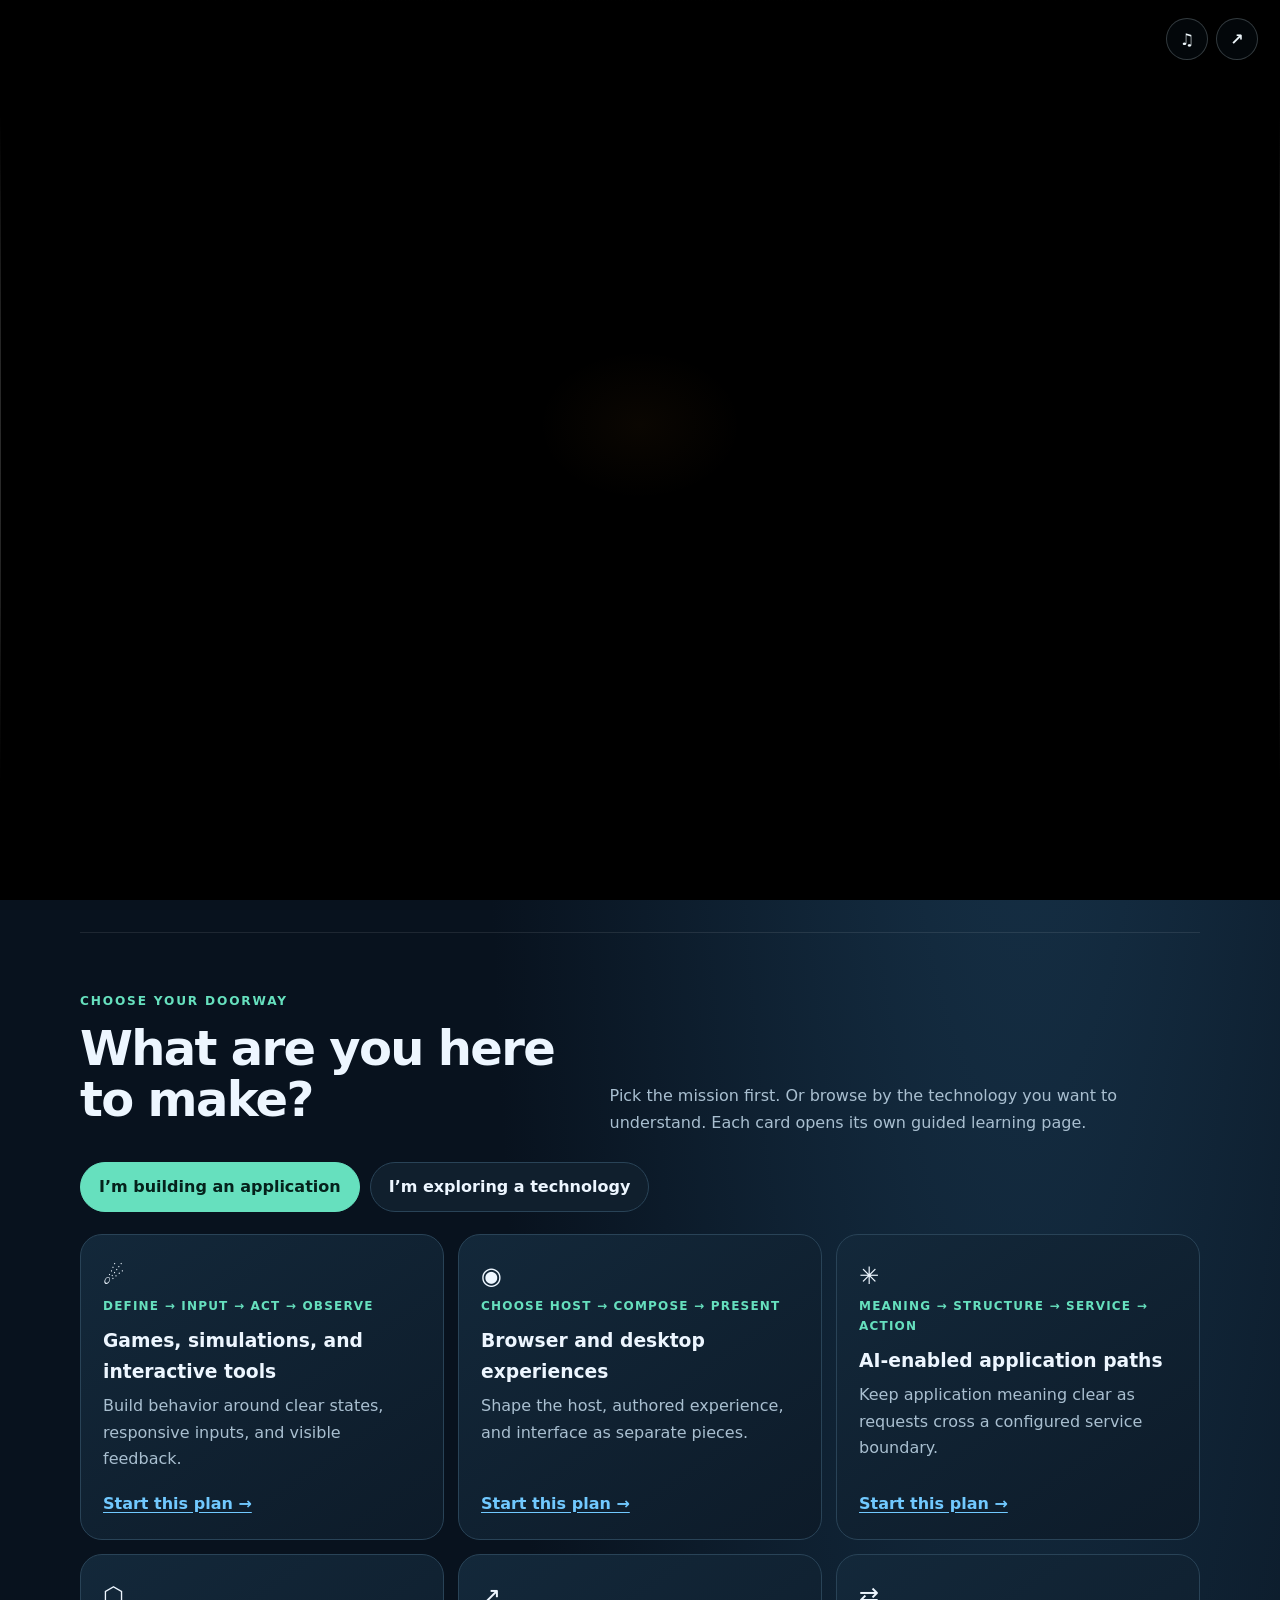
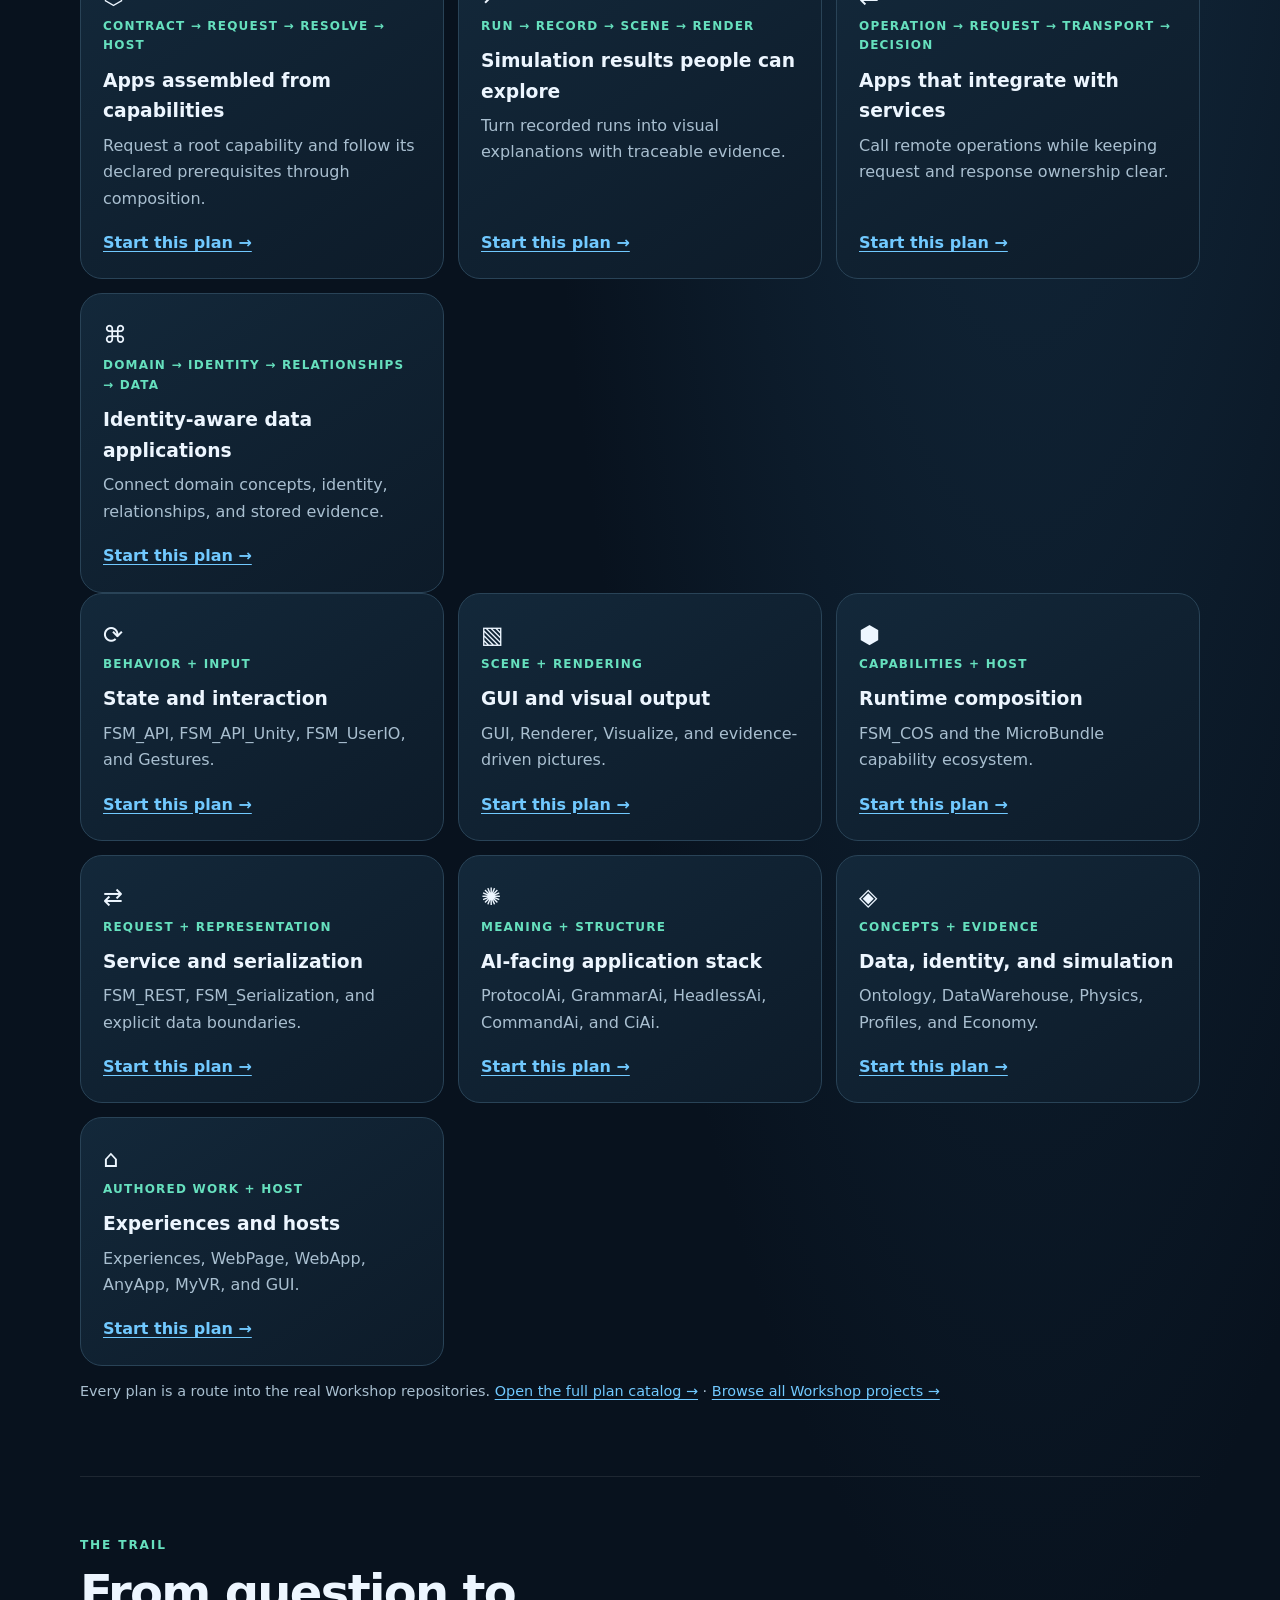
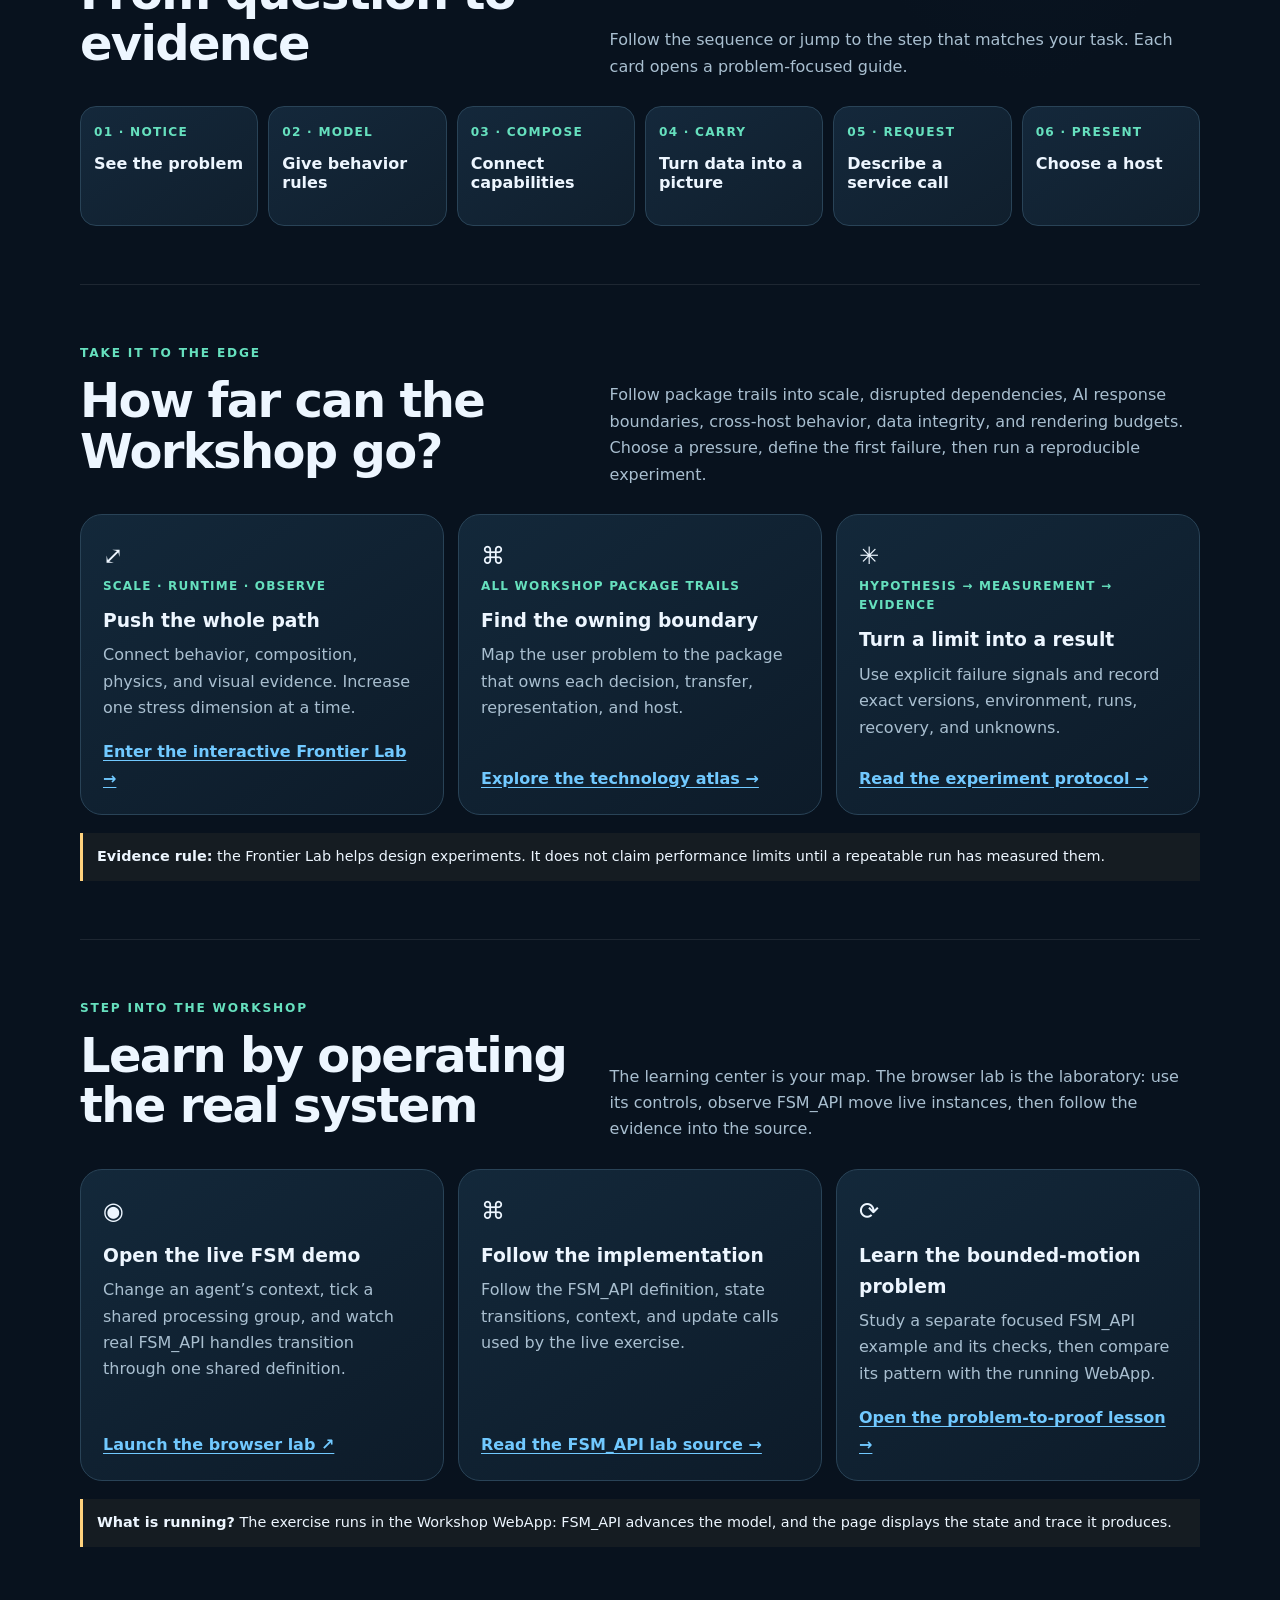
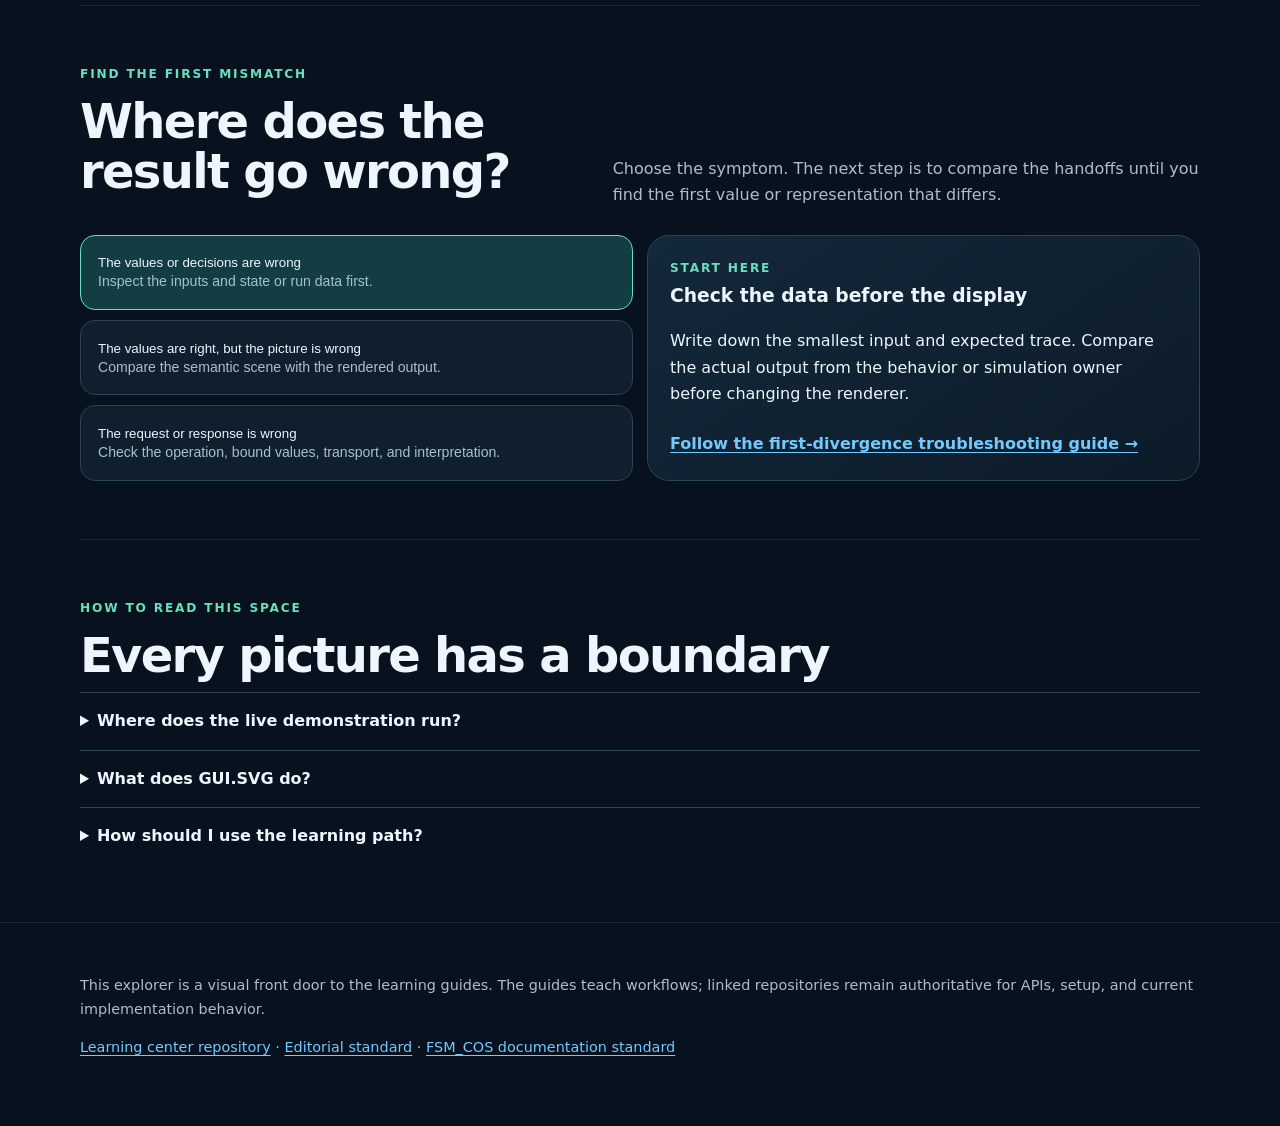
==== index.html @ e5e60a04 "Spatialize the acoustic cue from Physics path geometry" ====
<!doctype html>
<html lang="en"><head><meta charset="utf-8"><meta name="viewport" content="width=device-width,initial-scale=1"><meta name="theme-color" content="#08121e"><meta name="description" content="Learn the Workshop by exploring real demonstrations and problem-solving lessons."><title>Explore The Singularity Workshop</title>
<style>
:root{color-scheme:dark;--ink:#edf6ff;--muted:#a9bfd0;--bg:#08121e;--panel:#101f2d;--panel2:#14283b;--line:#294357;--mint:#66e0be;--cyan:#71c9ff;--gold:#ffd27d;--max:1120px}*{box-sizing:border-box}html{scroll-behavior:smooth}body{margin:0;background:radial-gradient(ellipse at 80% 5%,#17334a 0,transparent 34rem),var(--bg);color:var(--ink);font:16px/1.65 system-ui,-apple-system,"Segoe UI",sans-serif}a{color:var(--cyan);text-underline-offset:3px}a:hover{color:#c2e8ff}:focus-visible{outline:3px solid var(--gold);outline-offset:4px}.wrap{width:min(calc(100% - 40px),var(--max));margin:auto}.top{display:flex;align-items:center;justify-content:space-between;gap:1rem;padding:18px 0;border-bottom:1px solid #ffffff18}.brand img{width:min(220px,36vw)}.nav{display:flex;gap:18px;flex-wrap:wrap;font-size:.9rem}.nav a{color:var(--muted);text-decoration:none}.hero{display:grid;grid-template-columns:1.05fr .95fr;gap:40px;align-items:center;padding:64px 0 72px}.eyebrow{text-transform:uppercase;letter-spacing:.15em;color:var(--mint);font-size:.76rem;font-weight:800}.hero h1{font-size:clamp(2.8rem,7vw,5.6rem);line-height:.99;letter-spacing:-.055em;margin:.4em 0}.hero p{color:var(--muted);font-size:1.1rem}.visual{border:1px solid var(--line);border-radius:28px;overflow:hidden;background:#f5f8fb;box-shadow:0 24px 80px #0007}.visual img{display:block;width:100%}.caption{background:var(--panel);color:var(--muted);padding:12px 16px;font-size:.84rem}.actions{display:flex;gap:12px;flex-wrap:wrap;margin-top:26px}.button{display:inline-block;padding:11px 17px;border-radius:999px;background:var(--mint);color:#05221c;font-weight:800;text-decoration:none}.button.alt{background:transparent;color:var(--ink);border:1px solid var(--line)}.section{padding:58px 0;border-top:1px solid #ffffff17}.head{display:flex;align-items:end;justify-content:space-between;gap:24px;margin-bottom:26px}.section h2{font-size:clamp(1.8rem,4vw,3rem);letter-spacing:-.035em;line-height:1.05;margin:.25em 0}.head p{max-width:58ch;color:var(--muted);margin:0}.steps{display:grid;grid-template-columns:repeat(6,1fr);gap:10px}.step{display:block;min-height:120px;padding:15px 13px;border:1px solid var(--line);border-radius:16px;background:linear-gradient(145deg,var(--panel2),var(--panel));color:var(--ink);text-decoration:none;transition:transform .2s,border-color .2s}.step:hover{transform:translateY(-4px);border-color:var(--mint)}.step b{display:block;color:var(--mint);font-size:.76rem;letter-spacing:.1em}.step span{display:block;margin-top:12px;font-weight:700;line-height:1.2}.lab{display:grid;grid-template-columns:.85fr 1.15fr;gap:20px}.diag-layout{display:grid;grid-template-columns:1fr 1fr;gap:14px}.diag-choices{display:grid;gap:10px}.diag-choice{text-align:left;padding:15px 17px;border:1px solid var(--line);border-radius:15px;background:var(--panel);color:var(--ink);cursor:pointer}.diag-choice:hover,.diag-choice[aria-pressed=true]{border-color:var(--mint);background:#123e43}.diag-choice span{display:block;color:var(--muted);font-size:.88rem;margin-top:3px}.diagnosis-link{display:inline-block;margin-top:8px;font-weight:800}.card,.path{background:linear-gradient(145deg,#13283a,#0d1b29);border:1px solid var(--line);border-radius:22px;padding:22px}.card h3{margin:.2em 0 .5em}.note{padding:12px 14px;border-left:3px solid var(--gold);background:#ffd27d0d;font-size:.9rem}.control{margin:18px 0}.control label{display:flex;justify-content:space-between;font-weight:700}.control output{color:var(--mint)}input{width:100%;accent-color:var(--mint)}.resulttop{display:flex;justify-content:space-between;align-items:center;gap:12px}.resulttop button{border:1px solid var(--line);border-radius:999px;padding:8px 13px;background:var(--panel2);color:var(--ink);cursor:pointer}.chart{margin-top:14px;padding:10px;background:#091522;border:1px solid var(--line);border-radius:15px}.chart svg{width:100%;height:auto;display:block}.controls{display:flex;gap:7px;flex-wrap:wrap;justify-content:flex-end}.controls button{border:1px solid var(--line);border-radius:999px;padding:7px 11px;background:var(--panel2);color:var(--ink);cursor:pointer}.controls button:disabled{opacity:.45;cursor:default}.trace{display:flex;gap:7px;flex-wrap:wrap;margin-top:13px}.trace button{padding:5px 9px;border-radius:999px;background:#183044;border:1px solid #35536a;color:var(--ink);font-variant-numeric:tabular-nums;cursor:pointer}.trace button:first-child,.trace button:last-child{border-color:var(--mint)}.trace button[aria-pressed=true]{background:var(--mint);border-color:var(--mint);color:#05221c;font-weight:800}.status{color:var(--muted);font-size:.9rem}.cards{display:grid;grid-template-columns:repeat(3,1fr);gap:14px}.plan-switches{display:flex;gap:10px;flex-wrap:wrap;margin:22px 0}.plan-switch{border:1px solid var(--line);border-radius:999px;background:var(--panel);color:var(--ink);padding:11px 18px;font:inherit;font-weight:750;cursor:pointer}.plan-switch[aria-pressed=true]{background:var(--mint);border-color:var(--mint);color:#05221c}.plan-kicker{display:block;color:var(--mint);font-size:.75rem;letter-spacing:.1em;text-transform:uppercase;font-weight:800}.path .route{display:block;color:var(--muted);font-size:.9rem;margin-top:10px}.path{display:flex;flex-direction:column;min-height:215px}.path .icon{font-size:1.5rem}.path h3{margin:.5em 0 .3em}.path p{color:var(--muted);margin:0 0 18px}.path a{margin-top:auto;font-weight:700}details{border-top:1px solid var(--line);padding:15px 0}summary{cursor:pointer;font-weight:700}details p{color:var(--muted);max-width:78ch}.footer{padding:36px 0 52px;border-top:1px solid #ffffff17;color:var(--muted);font-size:.9rem}
@media(max-width:850px){.hero{grid-template-columns:1fr;padding-top:40px}.steps{grid-template-columns:repeat(3,1fr)}.lab,.diag-layout{grid-template-columns:1fr}.cards{grid-template-columns:repeat(2,1fr)}}@media(max-width:560px){.wrap{width:min(calc(100% - 28px),var(--max))}.top{align-items:flex-start;flex-direction:column}.nav{gap:12px}.hero{gap:24px}.section{padding:44px 0}.head{display:block}.steps{grid-template-columns:repeat(2,1fr)}.cards{grid-template-columns:1fr}.card{padding:18px}}@media(prefers-reduced-motion:reduce){html{scroll-behavior:auto}*,*:before,*:after{transition:none!important;animation:none!important}}

/* Immersive arrival: a short, skippable passage into the learning center. */
html.arrival-locked,html.arrival-locked body{overflow:hidden}
#arrival{position:fixed;inset:0;z-index:1000;overflow:auto;background:#000;color:#f3f7fa;display:grid;place-items:stretch;isolation:isolate}
#arrival[hidden]{display:none}
.arrival-world{position:fixed;inset:0;overflow:hidden;background:#000;transition:background 2.4s ease}
.arrival-world:before{content:"";position:absolute;inset:-20%;background:radial-gradient(ellipse at 50% 48%,#ed8d2520 0,transparent 8%,transparent 38%,#000 69%);opacity:.35;transition:opacity 2s,transform 3s}
.arrival-world:after{content:"";position:absolute;inset:0;background:linear-gradient(180deg,#000 0%,transparent 22%,transparent 67%,#000 100%),radial-gradient(ellipse at center,transparent 8%,#000 88%);pointer-events:none}
.arrival-art{position:absolute;width:100%;height:100%;inset:0;transform:scale(1);transition:transform 2.3s cubic-bezier(.2,.7,.1,1),filter 2.2s}
.arrival-art svg,.arrival-art img{width:100%;height:100%;display:block;object-fit:cover}
.arrival-lines{opacity:0;transition:opacity 1.4s}
.arrival-flame{transform-box:fill-box;transform-origin:50% 100%;animation:flame 1.7s ease-in-out infinite alternate;filter:url(#torch-glow)}
.arrival-light{opacity:.24;transition:opacity 1.4s}
.cavern-shape{opacity:0;transition:opacity 2s ease}
.arrival[data-stage=walk] .arrival-world:before{opacity:.9;transform:scale(1.25)}
.arrival[data-stage=walk] .arrival-lines{opacity:.38}
.arrival[data-stage=walk] .arrival-art{transform:scale(1.18) translateY(3%)}
.arrival[data-stage=turn] .arrival-world:before{opacity:.8;transform:translateX(-13%) scale(1.4)}
.arrival[data-stage=turn] .arrival-lines{opacity:.82}
.arrival[data-stage=turn] .arrival-art{transform:scale(1.42) translate(-9%,4%) rotate(-1deg)}
.arrival[data-stage=cavern]{background:#05080d}
.arrival[data-stage=cavern] .arrival-world{background:radial-gradient(ellipse at 68% 52%,#31505c 0,#15252d 20%,#0a1118 49%,#030609 82%)}
.arrival[data-stage=cavern] .arrival-world:before{opacity:.28;transform:scale(1.8);background:radial-gradient(ellipse at 70% 44%,#ffc5664d 0,transparent 44%)}
.arrival[data-stage=cavern] .arrival-art{transform:scale(1.08);filter:brightness(1.1)}
.arrival[data-stage=cavern] .cavern-shape{opacity:1}
.arrival[data-stage=cavern] .arrival-light{opacity:.95}
.arrival[data-stage=cavern] .arrival-lines{opacity:.18}
@keyframes flame{from{transform:scaleX(.88) scaleY(.95) rotate(-2deg)}to{transform:scaleX(1.05) scaleY(1.07) rotate(2deg)}}
.arrival-top{position:fixed;z-index:3;top:18px;left:22px;right:22px;display:flex;justify-content:flex-end;align-items:center;gap:12px;pointer-events:none}
.arrival-mark{display:none}
.arrival-controls{display:flex;gap:8px;pointer-events:auto}
.arrival-ctl{width:42px;height:42px;border:1px solid #b9c9d044;border-radius:50%;background:#05090dc9;color:#edf6fa;padding:0;font:700 1rem system-ui;cursor:pointer;backdrop-filter:blur(8px)}
.arrival-ctl:hover,.arrival-ctl:focus-visible{border-color:#ffd27d;color:#ffe3ac}
.arrival-content{position:relative;z-index:2;display:flex;min-height:100svh;align-items:flex-end;justify-content:center;padding:90px 24px 5vh;text-align:center;pointer-events:none}
.arrival-panel{width:min(940px,100%);padding:24px 26px 18px;border:1px solid #c3d7e024;border-radius:26px;background:linear-gradient(180deg,#061019a8,#05090de8);box-shadow:0 26px 90px #0009;backdrop-filter:blur(13px);pointer-events:auto;transition:opacity .6s,transform .6s}
.arrival-panel[hidden]{display:none}
.arrival-kicker{color:#ffd27d;font-size:.68rem;letter-spacing:.22em;font-weight:850;text-transform:uppercase}
.arrival-panel h1{font-size:clamp(1.8rem,5vw,3.8rem);line-height:.98;letter-spacing:-.05em;margin:.35em 0 .28em}
.arrival-panel>p{max-width:68ch;margin:0 auto 16px;color:#b8c8d0;font-size:.95rem}
.arrival-actions{display:flex;gap:10px;justify-content:center;align-items:center;flex-wrap:wrap}
.arrival-primary{display:inline-block;border:0;border-radius:999px;background:#ffd27d;color:#1c1305;padding:12px 19px;font:850 .92rem system-ui;cursor:pointer;text-decoration:none;box-shadow:0 0 30px #ffca6a2e}
.arrival-primary:hover{background:#ffe5ae;color:#120d05}
.arrival-secondary{border:1px solid #acc0ce55;border-radius:999px;background:#08111ac9;color:#e8f0f5;padding:11px 17px;font:750 .86rem system-ui;cursor:pointer;text-decoration:none}
.arrival-secondary:hover{border-color:#66e0be;color:#b4ffe9}
.arrival-hint{margin-top:12px!important;font-size:.72rem!important;color:#81949f!important}
.arrival-routes{display:grid;grid-template-columns:repeat(4,1fr);gap:9px;margin:18px 0}
.arrival-route{min-height:104px;border:1px solid #79909e44;border-radius:15px;padding:13px;text-align:left;background:#0d1922c9;color:#f1f6f9;text-decoration:none;transition:transform .2s,border-color .2s,background .2s}
.arrival-route:hover{transform:translateY(-3px);border-color:#66e0be;background:#102724}
.arrival-route b{display:block;color:#ffd27d;font-size:.69rem;letter-spacing:.1em;text-transform:uppercase}
.arrival-route strong{display:block;margin:7px 0 2px;font-size:.9rem}
.arrival-route span{display:block;color:#9fb0b9;font-size:.75rem;line-height:1.35}
.arrival-acoustics{display:grid;grid-template-columns:1fr auto;gap:14px;align-items:center;text-align:left;padding:12px 14px;border-top:1px solid #b6c9d21c}
.arrival-acoustics strong{display:block;font-size:.83rem;color:#c9e8eb}
.arrival-acoustics p{margin:3px 0 0;color:#8fa1ab;font-size:.74rem}
.arrival-readout{display:flex;gap:12px;flex-wrap:wrap;margin-top:8px;color:#b7c6ce;font: .7rem ui-monospace,Consolas,monospace}
.arrival-readout span{border:1px solid #8dabb627;border-radius:8px;padding:4px 7px}
.arrival-geometry{margin:10px 0 0;max-width:510px}
.arrival-geometry img{display:block;width:100%;max-height:190px;object-fit:contain;border:1px solid #8dabb633;border-radius:12px;background:#050a10}
.arrival-geometry figcaption{font-size:.65rem;color:#778d98;margin-top:4px}
.arrival-smallprint{font-size:.68rem!important;color:#758892!important}
.arrival-audio{min-width:125px}
.arrival-physics{color:#71c9ff}
#replay-arrival{position:fixed;z-index:50;right:18px;bottom:18px;display:none;border:1px solid #8297a744;border-radius:999px;background:#06101add;color:#eaf4f8;padding:9px 13px;font:700 .78rem system-ui;cursor:pointer}
#replay-arrival:hover{border-color:#ffd27d}
body.arrival-done #replay-arrival{display:block}
@media(max-width:760px){.arrival-routes{grid-template-columns:repeat(2,1fr)}.arrival-panel{padding:19px 15px 14px}.arrival-content{padding:78px 12px 12px}.arrival-acoustics{grid-template-columns:1fr}.arrival-audio{justify-self:start}}
@media(max-width:460px){.arrival-top{left:11px;right:11px;top:11px}.arrival-mark{max-width:44%;font-size:.56rem}.arrival-ctl{padding:7px 10px;font-size:.7rem}.arrival-routes{gap:7px}.arrival-route{min-height:92px;padding:10px}.arrival-route strong{font-size:.82rem}.arrival-route span{font-size:.68rem}}
@media(prefers-reduced-motion:reduce){.arrival-world,.arrival-world:before,.arrival-art,.arrival-lines,.cavern-shape,.arrival-light{transition-duration:.01ms!important}.arrival-flame{animation:none!important}}
</style></head><body>
<div id="arrival" class="arrival" data-stage="dark" role="dialog" aria-modal="true" aria-label="The Singularity Workshop arrival" tabindex="-1">
  <div class="arrival-world" aria-hidden="true">
    <div class="arrival-art">
      <img src="./data/arrival-scene.svg" alt="" fetchpriority="high">
    </div>
  </div>
  <div class="arrival-top"><div class="arrival-controls"><button class="arrival-ctl" id="arrival-sound" type="button" aria-label="Turn sound on" aria-pressed="false" title="Sound">♫</button><button class="arrival-ctl" id="arrival-skip" type="button" aria-label="Skip arrival" title="Skip arrival">↗</button></div></div>
  <div class="arrival-content">
    <section class="arrival-panel" id="arrival-intro" hidden aria-hidden="true"></section>
    <section class="arrival-panel" id="arrival-cavern" hidden>
      <div class="arrival-kicker">The passage ends. The world begins.</div>
      <h1 id="cavern-title" tabindex="-1">A cavern full of possibility.</h1>
      <p>Choose a doorway when something catches your eye. The tour is over; your exploration is yours.</p>
      <div class="arrival-routes">
        <a class="arrival-route" href="#choose"><b>01 · Make</b><strong>Start from a problem</strong><span>Choose an application and follow its package trail.</span></a>
        <a class="arrival-route" href="#lab"><b>02 · Touch</b><strong>Operate a real system</strong><span>Change behavior and watch FSM_API respond.</span></a>
        <a class="arrival-route" href="frontier.html"><b>03 · Push</b><strong>Test the boundaries</strong><span>Pick a stress challenge and define the first failure.</span></a>
        <a class="arrival-route" href="https://github.com/TrentBest/TheSingularityWorkshop.Learning/blob/main/docs/TECHNOLOGY_ATLAS.md"><b>04 · Explore</b><strong>Meet the technology</strong><span>Follow the Workshop package landscape by purpose.</span></a>
      </div>
      <div class="arrival-acoustics">
        <div><strong>✦ Acoustic side vault <span class="arrival-physics">/ real Physics path data</span></strong><p>Physics recalculates the direct and first-reflection paths. The listener hears the computed delay, attenuation, and left/right arrival position as a short path cue.</p><div class="arrival-readout"><span id="arrival-direct-readout">Loading Physics result…</span><span id="arrival-reflection-readout">Loading reflection path…</span></div><p class="arrival-smallprint">Physics supplies path metadata; the browser plays a simple cue from it. Single wall · first-order path · no phase or reverberation.</p><p id="physics-run-status" class="arrival-smallprint" aria-live="polite">Recalculating the acoustic run from Physics source…</p><figure class="arrival-geometry"><img src="./data/first-order-room-reflection.svg" alt="Physics-generated plan diagram showing the direct sound path and one wall-reflected path between source and listener"><figcaption>Path geometry generated from the same controlled experiment.</figcaption></figure></div>
        <div class="arrival-actions arrival-audio"><button class="arrival-secondary" id="arrival-pulse" type="button" disabled>Hear the path pulse</button><a class="arrival-secondary" href="https://github.com/TrentBest/TheSingularityWorkshop.Physics/blob/development/docs/experiments/first-order-room-reflection.md">Inspect Physics run ↗</a></div>
      </div>
      <p class="arrival-hint">The fire’s ambience is a browser-made creative cue. The acoustic readout is Physics model output. Those are different things, shown side by side.</p>
      <div class="arrival-actions"><button class="arrival-secondary" id="arrival-continue" type="button">Continue into the learning center ↓</button><button class="arrival-secondary" id="arrival-replay" type="button">Walk the passage again ↺</button></div>
    </section>
  </div>
</div>
<button id="replay-arrival" type="button" aria-label="Replay the torchlight arrival">↺ Walk in again</button>

<header class="wrap top"><a class="brand" href="#top" aria-label="The Singularity Workshop learning center"><img src="https://raw.githubusercontent.com/TrentBest/TheSingularityWorkshop.Visualize/development/docs/assets/moniker.svg" alt="The Singularity Workshop"></a><nav class="nav" aria-label="Main navigation"><a href="#journey">Journey</a><a href="#lab">Live Workshop demo</a><a href="frontier.html">Frontier Lab</a><a href="#diagnose">Troubleshoot</a><a href="#choose">Choose a path</a><a href="https://github.com/TrentBest/TheSingularityWorkshop.Learning">Markdown guides</a></nav></header>
<main id="top" class="wrap">
<section class="hero"><div><div class="eyebrow">A learning center you can explore</div><h1>Start with a problem. Follow what changes.</h1><p>Pick a challenge, make a prediction, and watch the pieces connect. Each stop points to the Workshop project that owns the deeper explanation and source.</p><div class="actions"><a class="button" href="#choose">Choose your learning plan ↓</a><a class="button alt" href="https://trentbest.github.io/TheSingularityWorkshop.Learning/demo/">Enter the live Workshop demo ↗</a><a class="button alt" href="frontier.html">Push the boundaries ↗</a></div></div>
<div class="visual"><a href="https://github.com/TrentBest/TheSingularityWorkshop.GUI/blob/development/samples/FoxSheepdogPlane/Program.cs"><img src="https://raw.githubusercontent.com/TrentBest/TheSingularityWorkshop.GUI/development/docs/assets/fox-sheepdog-10x10.svg" alt="Animated fox-and-sheepdog scene on a 10 by 10 grid"></a><div class="caption">GUI.SVG turns a semantic scene into scalable vector art. Open the live FSM_API exercise below to drive behavior and inspect its trace. <a href="https://github.com/TrentBest/TheSingularityWorkshop.GUI/blob/development/docs/SVG_ADAPTER.md">How the renderer works</a>.</div></div></section>
<section id="choose" class="section"><div class="head"><div><div class="eyebrow">Choose your doorway</div><h2>What are you here to make?</h2></div><p>Pick the mission first. Or browse by the technology you want to understand. Each card opens its own guided learning page.</p></div>
<div class="plan-switches" role="group" aria-label="Choose a learning plan category"><button id="tab-applications" class="plan-switch" type="button" aria-pressed="true" aria-controls="applications-panel" data-plan="applications">I’m building an application</button><button id="tab-technologies" class="plan-switch" type="button" aria-pressed="false" aria-controls="technologies-panel" data-plan="technologies">I’m exploring a technology</button></div>
<div id="applications-panel" class="cards" role="region" aria-labelledby="tab-applications"><article class="path"><span class="icon" aria-hidden="true">☄</span><span class="plan-kicker">Define → input → act → observe</span><h3>Games, simulations, and interactive tools</h3><p>Build behavior around clear states, responsive inputs, and visible feedback.</p><a href="https://github.com/TrentBest/TheSingularityWorkshop.Learning/blob/main/docs/plans/applications/INTERACTIVE_SYSTEMS.md">Start this plan →</a></article><article class="path"><span class="icon" aria-hidden="true">◉</span><span class="plan-kicker">Choose host → compose → present</span><h3>Browser and desktop experiences</h3><p>Shape the host, authored experience, and interface as separate pieces.</p><a href="https://github.com/TrentBest/TheSingularityWorkshop.Learning/blob/main/docs/plans/applications/BROWSER_AND_DESKTOP.md">Start this plan →</a></article><article class="path"><span class="icon" aria-hidden="true">✳</span><span class="plan-kicker">Meaning → structure → service → action</span><h3>AI-enabled application paths</h3><p>Keep application meaning clear as requests cross a configured service boundary.</p><a href="https://github.com/TrentBest/TheSingularityWorkshop.Learning/blob/main/docs/plans/applications/AI_ENABLED_APPLICATIONS.md">Start this plan →</a></article><article class="path"><span class="icon" aria-hidden="true">⬡</span><span class="plan-kicker">Contract → request → resolve → host</span><h3>Apps assembled from capabilities</h3><p>Request a root capability and follow its declared prerequisites through composition.</p><a href="https://github.com/TrentBest/TheSingularityWorkshop.Learning/blob/main/docs/plans/applications/COMPOSED_CAPABILITY_APP.md">Start this plan →</a></article><article class="path"><span class="icon" aria-hidden="true">↗</span><span class="plan-kicker">Run → record → scene → render</span><h3>Simulation results people can explore</h3><p>Turn recorded runs into visual explanations with traceable evidence.</p><a href="https://github.com/TrentBest/TheSingularityWorkshop.Learning/blob/main/docs/plans/applications/SIMULATION_TO_VISUAL.md">Start this plan →</a></article><article class="path"><span class="icon" aria-hidden="true">⇄</span><span class="plan-kicker">Operation → request → transport → decision</span><h3>Apps that integrate with services</h3><p>Call remote operations while keeping request and response ownership clear.</p><a href="https://github.com/TrentBest/TheSingularityWorkshop.Learning/blob/main/docs/plans/applications/SERVICE_INTEGRATIONS.md">Start this plan →</a></article><article class="path"><span class="icon" aria-hidden="true">⌘</span><span class="plan-kicker">Domain → identity → relationships → data</span><h3>Identity-aware data applications</h3><p>Connect domain concepts, identity, relationships, and stored evidence.</p><a href="https://github.com/TrentBest/TheSingularityWorkshop.Learning/blob/main/docs/plans/applications/IDENTITY_AND_DATA.md">Start this plan →</a></article></div>
<div id="technologies-panel" class="cards" role="region" aria-labelledby="tab-technologies" hidden><article class="path"><span class="icon" aria-hidden="true">⟳</span><span class="plan-kicker">Behavior + input</span><h3>State and interaction</h3><p>FSM_API, FSM_API_Unity, FSM_UserIO, and Gestures.</p><a href="https://github.com/TrentBest/TheSingularityWorkshop.Learning/blob/main/docs/plans/technologies/STATE_AND_INTERACTION.md">Start this plan →</a></article><article class="path"><span class="icon" aria-hidden="true">▧</span><span class="plan-kicker">Scene + rendering</span><h3>GUI and visual output</h3><p>GUI, Renderer, Visualize, and evidence-driven pictures.</p><a href="https://github.com/TrentBest/TheSingularityWorkshop.Learning/blob/main/docs/plans/technologies/VISUAL_SYSTEMS.md">Start this plan →</a></article><article class="path"><span class="icon" aria-hidden="true">⬢</span><span class="plan-kicker">Capabilities + host</span><h3>Runtime composition</h3><p>FSM_COS and the MicroBundle capability ecosystem.</p><a href="https://github.com/TrentBest/TheSingularityWorkshop.Learning/blob/main/docs/plans/technologies/RUNTIME_COMPOSITION.md">Start this plan →</a></article><article class="path"><span class="icon" aria-hidden="true">⇄</span><span class="plan-kicker">Request + representation</span><h3>Service and serialization</h3><p>FSM_REST, FSM_Serialization, and explicit data boundaries.</p><a href="https://github.com/TrentBest/TheSingularityWorkshop.Learning/blob/main/docs/plans/technologies/SERVICE_AND_SERIALIZATION.md">Start this plan →</a></article><article class="path"><span class="icon" aria-hidden="true">✺</span><span class="plan-kicker">Meaning + structure</span><h3>AI-facing application stack</h3><p>ProtocolAi, GrammarAi, HeadlessAi, CommandAi, and CiAi.</p><a href="https://github.com/TrentBest/TheSingularityWorkshop.Learning/blob/main/docs/plans/technologies/AI_APPLICATION_STACK.md">Start this plan →</a></article><article class="path"><span class="icon" aria-hidden="true">◈</span><span class="plan-kicker">Concepts + evidence</span><h3>Data, identity, and simulation</h3><p>Ontology, DataWarehouse, Physics, Profiles, and Economy.</p><a href="https://github.com/TrentBest/TheSingularityWorkshop.Learning/blob/main/docs/plans/technologies/DATA_IDENTITY_SIMULATION.md">Start this plan →</a></article><article class="path"><span class="icon" aria-hidden="true">⌂</span><span class="plan-kicker">Authored work + host</span><h3>Experiences and hosts</h3><p>Experiences, WebPage, WebApp, AnyApp, MyVR, and GUI.</p><a href="https://github.com/TrentBest/TheSingularityWorkshop.Learning/blob/main/docs/plans/technologies/EXPERIENCES_AND_HOSTS.md">Start this plan →</a></article></div>
<p class="status">Every plan is a route into the real Workshop repositories. <a href="https://github.com/TrentBest/TheSingularityWorkshop.Learning/blob/main/docs/plans/INDEX.md">Open the full plan catalog →</a> · <a href="https://github.com/TrentBest?tab=repositories">Browse all Workshop projects →</a></p></section>

<section id="journey" class="section"><div class="head"><div><div class="eyebrow">The trail</div><h2>From question to evidence</h2></div><p>Follow the sequence or jump to the step that matches your task. Each card opens a problem-focused guide.</p></div>
<nav class="steps" aria-label="Learning progression"><a class="step" href="https://github.com/TrentBest/TheSingularityWorkshop.Learning/blob/main/docs/START_HERE.md"><b>01 · NOTICE</b><span>See the problem</span></a><a class="step" href="https://github.com/TrentBest/TheSingularityWorkshop.Learning/blob/main/docs/PROBLEM_TO_PROOF.md"><b>02 · MODEL</b><span>Give behavior rules</span></a><a class="step" href="https://github.com/TrentBest/TheSingularityWorkshop.Learning/blob/main/docs/LEARNING_JOURNEY.md"><b>03 · COMPOSE</b><span>Connect capabilities</span></a><a class="step" href="https://github.com/TrentBest/TheSingularityWorkshop.Learning/blob/main/docs/TRACE_TO_TRAJECTORY.md"><b>04 · CARRY</b><span>Turn data into a picture</span></a><a class="step" href="https://github.com/TrentBest/TheSingularityWorkshop.Learning/blob/main/docs/REST_CAPABILITY.md"><b>05 · REQUEST</b><span>Describe a service call</span></a><a class="step" href="https://github.com/TrentBest/TheSingularityWorkshop.Learning/blob/main/docs/FUNCTIONAL_MAP.md#author-and-present-experiences"><b>06 · PRESENT</b><span>Choose a host</span></a></nav></section>
<section id="frontier" class="section"><div class="head"><div><div class="eyebrow">Take it to the edge</div><h2>How far can the Workshop go?</h2></div><p>Follow package trails into scale, disrupted dependencies, AI response boundaries, cross-host behavior, data integrity, and rendering budgets. Choose a pressure, define the first failure, then run a reproducible experiment.</p></div><div class="cards"><article class="path"><span class="icon" aria-hidden="true">⤢</span><span class="plan-kicker">Scale · runtime · observe</span><h3>Push the whole path</h3><p>Connect behavior, composition, physics, and visual evidence. Increase one stress dimension at a time.</p><a href="frontier.html">Enter the interactive Frontier Lab →</a></article><article class="path"><span class="icon" aria-hidden="true">⌘</span><span class="plan-kicker">All Workshop package trails</span><h3>Find the owning boundary</h3><p>Map the user problem to the package that owns each decision, transfer, representation, and host.</p><a href="https://github.com/TrentBest/TheSingularityWorkshop.Learning/blob/main/docs/TECHNOLOGY_ATLAS.md">Explore the technology atlas →</a></article><article class="path"><span class="icon" aria-hidden="true">✳</span><span class="plan-kicker">Hypothesis → measurement → evidence</span><h3>Turn a limit into a result</h3><p>Use explicit failure signals and record exact versions, environment, runs, recovery, and unknowns.</p><a href="https://github.com/TrentBest/TheSingularityWorkshop.Learning/blob/main/docs/FRONTIER_CHALLENGES.md">Read the experiment protocol →</a></article></div><div class="note" style="margin-top:18px"><strong>Evidence rule:</strong> the Frontier Lab helps design experiments. It does not claim performance limits until a repeatable run has measured them.</div></section><section id="lab" class="section"><div class="head"><div><div class="eyebrow">Step into the Workshop</div><h2>Learn by operating the real system</h2></div><p>The learning center is your map. The browser lab is the laboratory: use its controls, observe FSM_API move live instances, then follow the evidence into the source.</p></div>
<div class="cards">
<article class="path"><span class="icon" aria-hidden="true">◉</span><h3>Open the live FSM demo</h3><p>Change an agent’s context, tick a shared processing group, and watch real FSM_API handles transition through one shared definition.</p><a href="https://lemon-ground-09f542010.1.azurestaticapps.net/fsm-api">Launch the browser lab ↗</a></article>
<article class="path"><span class="icon" aria-hidden="true">⌘</span><h3>Follow the implementation</h3><p>Follow the FSM_API definition, state transitions, context, and update calls used by the live exercise.</p><a href="https://github.com/TrentBest/TheSingularityWorkshop.Learning/blob/main/apps/FsmApiShowcase/App.razor">Read the FSM_API lab source →</a></article>
<article class="path"><span class="icon" aria-hidden="true">⟳</span><h3>Learn the bounded-motion problem</h3><p>Study a separate focused FSM_API example and its checks, then compare its pattern with the running WebApp.</p><a href="https://github.com/TrentBest/TheSingularityWorkshop.Learning/blob/main/docs/PROBLEM_TO_PROOF.md">Open the problem-to-proof lesson →</a></article>
</div>
<div class="note" style="margin-top:18px"><strong>What is running?</strong> The exercise runs in the Workshop WebApp: FSM_API advances the model, and the page displays the state and trace it produces.</div></section>
<section id="diagnose" class="section"><div class="head"><div><div class="eyebrow">Find the first mismatch</div><h2>Where does the result go wrong?</h2></div><p>Choose the symptom. The next step is to compare the handoffs until you find the first value or representation that differs.</p></div><div class="diag-layout"><div class="diag-choices" role="group" aria-label="Choose a result symptom"><button class="diag-choice" type="button" data-diagnosis="behavior" aria-pressed="true">The values or decisions are wrong<span>Inspect the inputs and state or run data first.</span></button><button class="diag-choice" type="button" data-diagnosis="visual" aria-pressed="false">The values are right, but the picture is wrong<span>Compare the semantic scene with the rendered output.</span></button><button class="diag-choice" type="button" data-diagnosis="service" aria-pressed="false">The request or response is wrong<span>Check the operation, bound values, transport, and interpretation.</span></button></div><div class="card" id="diagnosis-panel" aria-live="polite"><div class="eyebrow">Start here</div><h3 id="diagnosis-title">Check the data before the display</h3><p id="diagnosis-copy">Write down the smallest input and expected trace. Compare the actual output from the behavior or simulation owner before changing the renderer.</p><a class="diagnosis-link" id="diagnosis-link" href="https://github.com/TrentBest/TheSingularityWorkshop.Learning/blob/main/docs/DEBUG_A_RESULT.md">Follow the first-divergence troubleshooting guide →</a></div></div></section>
<section class="section"><div class="eyebrow">How to read this space</div><h2>Every picture has a boundary</h2><details><summary>Where does the live demonstration run?</summary><p>The live FSM demonstration runs in your browser from this learning center. This Learning Center guides the exploration and points to the WebApp source; it does not recreate or simulate the host application.</p></details><details><summary>What does GUI.SVG do?</summary><p>GUI.SVG renders semantic GUI scenes as scalable SVG. In the live exercise, FSM_API drives state transitions; the interactive SVG map highlights each selected agent’s current state.</p></details><details><summary>How should I use the learning path?</summary><p>Start with a problem, operate the matching live Workshop experience where available, then use each focused guide to trace the behavior to its owning repository and source.</p></details></section>
</main><footer class="footer"><div class="wrap"><p>This explorer is a visual front door to the learning guides. The guides teach workflows; linked repositories remain authoritative for APIs, setup, and current implementation behavior.</p><p><a href="https://github.com/TrentBest/TheSingularityWorkshop.Learning">Learning center repository</a> · <a href="https://github.com/TrentBest/TheSingularityWorkshop.Learning/blob/main/docs/EDITORIAL_STANDARD.md">Editorial standard</a> · <a href="https://github.com/TrentBest/TheSingularityWorkshop.FSM_COS/blob/master/DOCUMENTATION_STANDARD.md">FSM_COS documentation standard</a></p></div></footer>
<script>
(function(){
"use strict";
var diagnosisInfo={
behavior:{title:"Check the data before the display",copy:"Write down the smallest input and expected trace. Compare the actual output from the behavior or simulation owner before changing the renderer.",href:"https://github.com/TrentBest/TheSingularityWorkshop.Learning/blob/main/docs/DEBUG_A_RESULT.md",label:"Follow the first-divergence troubleshooting guide →"},
visual:{title:"Trace the handoff into the renderer",copy:"Inspect the semantic scene before the renderer, then compare the generated output. Find the first handoff where the intended value or structure changes.",href:"https://github.com/TrentBest/TheSingularityWorkshop.Learning/blob/main/docs/TRACE_TO_TRAJECTORY.md",label:"Follow data into the visual output →"},
service:{title:"Compare request and response boundaries",copy:"Check the operation, bound values, transport result, and response interpretation in order. Capture the first mismatch before changing downstream behavior.",href:"https://github.com/TrentBest/TheSingularityWorkshop.Learning/blob/main/docs/REST_CAPABILITY.md",label:"Trace a REST capability →"}
};
var planTabs=document.querySelectorAll(".plan-switch"),planPanels={applications:document.querySelector("#applications-panel"),technologies:document.querySelector("#technologies-panel")};planTabs.forEach(function(tab){tab.addEventListener("click",function(){planTabs.forEach(function(item){var selected=item===tab;item.setAttribute("aria-pressed",selected?"true":"false");planPanels[item.dataset.plan].hidden=!selected})})});
document.querySelectorAll(".diag-choice").forEach(function(button){button.addEventListener("click",function(){document.querySelectorAll(".diag-choice").forEach(function(item){item.setAttribute("aria-pressed",item===button?"true":"false")});var item=diagnosisInfo[button.dataset.diagnosis];document.querySelector("#diagnosis-title").textContent=item.title;document.querySelector("#diagnosis-copy").textContent=item.copy;var link=document.querySelector("#diagnosis-link");link.href=item.href;link.textContent=item.label})});
})();
</script>
<script>
(function(){
"use strict";
var root=document.documentElement,arrival=document.querySelector("#arrival"),intro=document.querySelector("#arrival-intro"),cavern=document.querySelector("#arrival-cavern");
var soundButton=document.querySelector("#arrival-sound"),audioContext=null,ambienceNodes=[],soundOn=false,journeyTimers=[],physicsRun=null;
function setStage(stage){arrival.dataset.stage=stage;intro.hidden=true;cavern.hidden=stage!=="cavern";if(stage==="cavern")document.querySelector("#cavern-title").focus?.({preventScroll:true})}
function stopJourney(){journeyTimers.forEach(clearTimeout);journeyTimers=[]}
function openCavern(){stopJourney();setStage("cavern")}
function beginWalk(){stopJourney();setStage("walk");journeyTimers.push(setTimeout(function(){setStage("turn")},1300));journeyTimers.push(setTimeout(openCavern,2850))}
function closeArrival(){stopJourney();arrival.hidden=true;root.classList.remove("arrival-locked");document.body.classList.add("arrival-done");document.querySelectorAll("body > header, body > main, body > footer").forEach(function(node){node.inert=false});stopAmbience();window.scrollTo({top:0,behavior:matchMedia("(prefers-reduced-motion: reduce)").matches?"instant":"smooth"})}
function replay(){arrival.hidden=false;root.classList.add("arrival-locked");document.body.classList.remove("arrival-done");document.querySelectorAll("body > header, body > main, body > footer").forEach(function(node){node.inert=true});setStage("dark");arrival.focus({preventScroll:true});journeyTimers.push(setTimeout(beginWalk,800));window.scrollTo(0,0)}
function context(){if(!audioContext){var AC=window.AudioContext||window.webkitAudioContext;if(!AC)return null;audioContext=new AC()}if(audioContext.state==="suspended")audioContext.resume();return audioContext}
function makeNoiseBuffer(ctx,seconds){var n=Math.max(1,Math.floor(ctx.sampleRate*seconds)),buffer=ctx.createBuffer(1,n,ctx.sampleRate),data=buffer.getChannelData(0);for(var i=0;i<n;i++)data[i]=Math.random()*2-1;return buffer}
function startAmbience(){var ctx=context();if(!ctx)return;var wind=ctx.createBufferSource();wind.buffer=makeNoiseBuffer(ctx,2);wind.loop=true;var filter=ctx.createBiquadFilter();filter.type="lowpass";filter.frequency.value=240;var gain=ctx.createGain();gain.gain.value=.035;wind.connect(filter).connect(gain).connect(ctx.destination);wind.start();ambienceNodes.push(wind);var flame=ctx.createBufferSource();flame.buffer=makeNoiseBuffer(ctx,1);flame.loop=true;var high=ctx.createBiquadFilter();high.type="bandpass";high.frequency.value=1100;high.Q.value=.7;var crackle=ctx.createGain();crackle.gain.value=.018;flame.connect(high).connect(crackle).connect(ctx.destination);flame.start();ambienceNodes.push(flame);var drone=ctx.createOscillator(),droneGain=ctx.createGain();drone.type="sine";drone.frequency.value=54;droneGain.gain.value=.012;drone.connect(droneGain).connect(ctx.destination);drone.start();ambienceNodes.push(drone)}
function stopAmbience(){ambienceNodes.forEach(function(n){try{n.stop()}catch(e){}});ambienceNodes=[]}
function setSound(on){soundOn=on;soundButton.setAttribute("aria-pressed",on?"true":"false");soundButton.setAttribute("aria-label",on?"Turn sound off":"Turn sound on");soundButton.textContent=on?"♫":"♪";if(on)startAmbience();else stopAmbience()}
function playPhysicsPulse(){if(!physicsRun)return;var ctx=context();if(!ctx)return;var direct=physicsRun.directObservation,reflection=physicsRun.reflections&&physicsRun.reflections[0];if(!direct||!reflection)return;var directStart=ctx.currentTime+.04;var reflectedStart=directStart+(reflection.propagationDelaySeconds-direct.propagationDelaySeconds);var reflectionGain=Math.pow(10,(reflection.receivedLevelDbSpl-direct.receivedLevelDbSpl)/20);function panFor(point){var listener=physicsRun.listener.positionMeters,room=physicsRun.room;var width=room.maximumMeters.x-room.minimumMeters.x;return Math.max(-1,Math.min(1,(point.x-listener.x)/width))}function pulse(at,level,pan){var src=ctx.createBufferSource(),filter=ctx.createBiquadFilter(),gain=ctx.createGain(),stereo=ctx.createStereoPanner?ctx.createStereoPanner():null;src.buffer=makeNoiseBuffer(ctx,.012);filter.type="highpass";filter.frequency.value=700;gain.gain.setValueAtTime(level,at);gain.gain.exponentialRampToValueAtTime(.0001,at+.012);if(stereo){stereo.pan.setValueAtTime(pan,at);src.connect(filter).connect(stereo).connect(gain).connect(ctx.destination)}else{src.connect(filter).connect(gain).connect(ctx.destination)}src.start(at);src.stop(at+.013)}pulse(directStart,.28,panFor(physicsRun.source.positionMeters));pulse(reflectedStart,.28*reflectionGain,panFor(reflection.reflectionPointMeters))}
function loadPhysicsRun(){var status=document.querySelector("#physics-run-status"),pulseButton=document.querySelector("#arrival-pulse");fetch("./data/first-order-room-reflection.run.json",{cache:"no-store"}).then(function(response){if(!response.ok)throw new Error("Physics run record unavailable");return response.json()}).then(function(data){if(data.status!=="computed-from-physics-model"||!data.directObservation||!data.reflections||!data.reflections.length)throw new Error("Physics run record is incomplete");physicsRun=data;var direct=data.directObservation,reflection=data.reflections[0];document.querySelector("#arrival-direct-readout").textContent="DIRECT "+direct.distanceMeters.toFixed(4)+" m · "+(direct.propagationDelaySeconds*1000).toFixed(4)+" ms · "+direct.receivedLevelDbSpl.toFixed(4)+" dB SPL";document.querySelector("#arrival-reflection-readout").textContent="REFLECTION "+reflection.pathLengthMeters.toFixed(4)+" m · "+(reflection.propagationDelaySeconds*1000).toFixed(4)+" ms · "+reflection.receivedLevelDbSpl.toFixed(4)+" dB SPL";pulseButton.disabled=false;fetch("./data/physics-source-commit.txt",{cache:"no-store"}).then(function(r){return r.ok?r.text():""}).then(function(sha){status.textContent=sha?"Computed from Physics source "+sha.trim().slice(0,12)+" · run record status: "+data.status:"Physics model run loaded · source revision not reported"}).catch(function(){status.textContent="Physics model run loaded · source revision not reported"})}).catch(function(){status.textContent="Physics run could not be loaded. The path pulse is unavailable for this visit.";pulseButton.disabled=true})}
document.querySelector("#arrival-enter").addEventListener("click",beginWalk);document.querySelector("#arrival-skip").addEventListener("click",openCavern);document.querySelector("#arrival-continue").addEventListener("click",closeArrival);document.querySelector("#arrival-replay").addEventListener("click",replay);document.querySelector("#replay-arrival").addEventListener("click",replay);soundButton.addEventListener("click",function(){setSound(!soundOn)});document.querySelector("#arrival-pulse").addEventListener("click",playPhysicsPulse);
arrival.addEventListener("click",function(e){if(e.target.closest(".arrival-route"))closeArrival()});
document.addEventListener("keydown",function(e){if(arrival.hidden)return;if(e.key==="Escape"){openCavern()}else if(e.key==="Enter"&&arrival.dataset.stage==="dark"){beginWalk()}});
root.classList.add("arrival-locked");document.querySelectorAll("body > header, body > main, body > footer").forEach(function(node){node.inert=true});setStage("dark");arrival.focus({preventScroll:true});loadPhysicsRun();journeyTimers.push(setTimeout(beginWalk,800));
})();
</script>
</body></html>
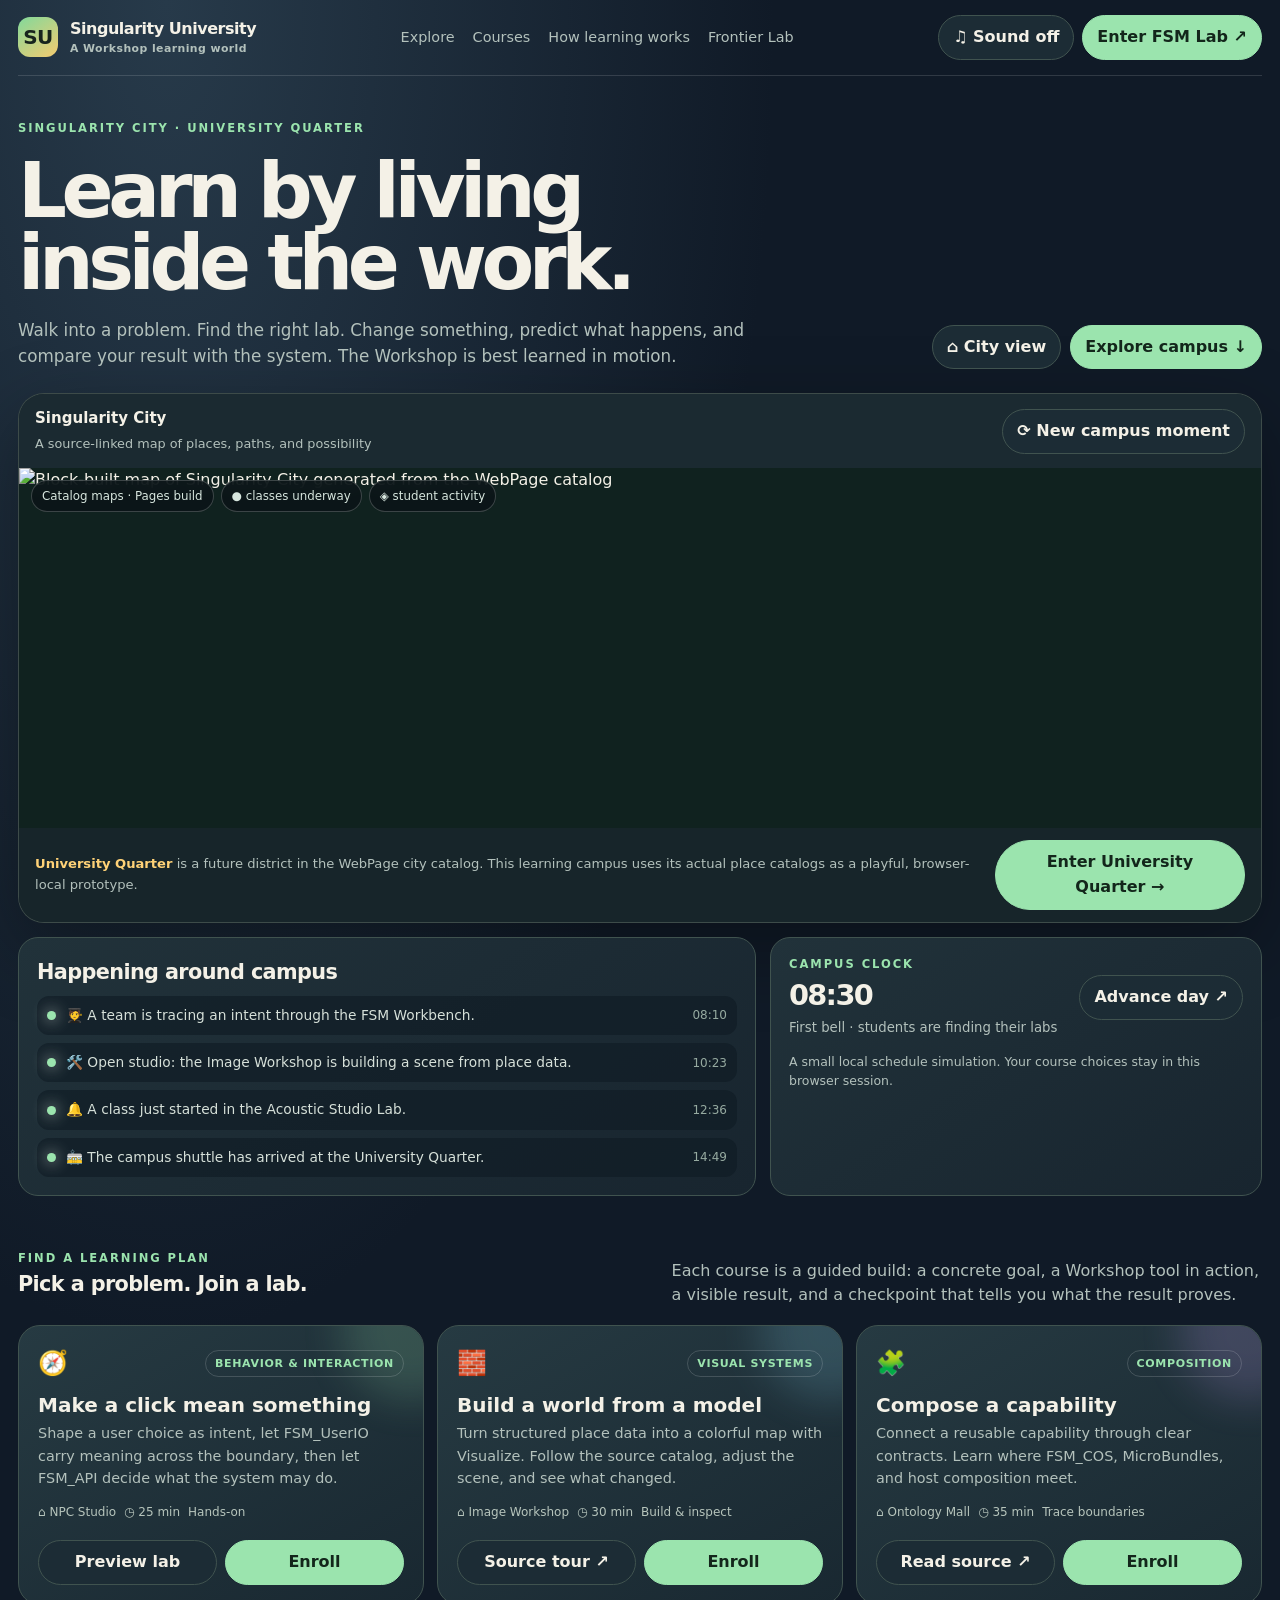
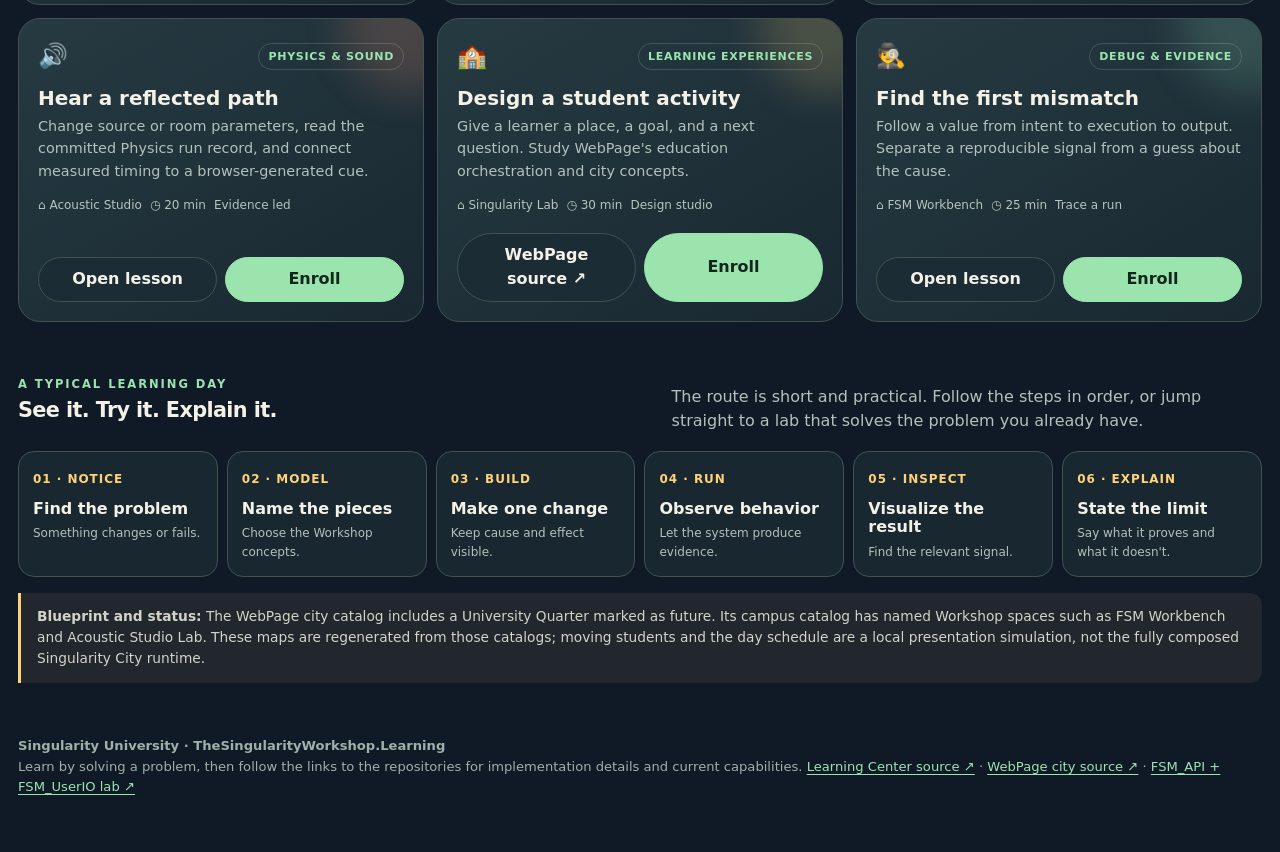
==== commit afc8386e: "Transform the learning center into a living University campus" ====
--- a/index.html
+++ b/index.html
@@ -1,163 +1,59 @@
 <!doctype html>
-<html lang="en"><head><meta charset="utf-8"><meta name="viewport" content="width=device-width,initial-scale=1"><meta name="theme-color" content="#08121e"><meta name="description" content="Learn the Workshop by exploring real demonstrations and problem-solving lessons."><title>Explore The Singularity Workshop</title>
+<html lang="en"><head><meta charset="utf-8"><meta name="viewport" content="width=device-width,initial-scale=1"><meta name="theme-color" content="#101a27"><meta name="description" content="Explore Singularity University: learn the Workshop by solving problems, visiting labs, and enrolling in guided courses."><title>Singularity University · A living learning world</title>
 <style>
-:root{color-scheme:dark;--ink:#edf6ff;--muted:#a9bfd0;--bg:#08121e;--panel:#101f2d;--panel2:#14283b;--line:#294357;--mint:#66e0be;--cyan:#71c9ff;--gold:#ffd27d;--max:1120px}*{box-sizing:border-box}html{scroll-behavior:smooth}body{margin:0;background:radial-gradient(ellipse at 80% 5%,#17334a 0,transparent 34rem),var(--bg);color:var(--ink);font:16px/1.65 system-ui,-apple-system,"Segoe UI",sans-serif}a{color:var(--cyan);text-underline-offset:3px}a:hover{color:#c2e8ff}:focus-visible{outline:3px solid var(--gold);outline-offset:4px}.wrap{width:min(calc(100% - 40px),var(--max));margin:auto}.top{display:flex;align-items:center;justify-content:space-between;gap:1rem;padding:18px 0;border-bottom:1px solid #ffffff18}.brand img{width:min(220px,36vw)}.nav{display:flex;gap:18px;flex-wrap:wrap;font-size:.9rem}.nav a{color:var(--muted);text-decoration:none}.hero{display:grid;grid-template-columns:1.05fr .95fr;gap:40px;align-items:center;padding:64px 0 72px}.eyebrow{text-transform:uppercase;letter-spacing:.15em;color:var(--mint);font-size:.76rem;font-weight:800}.hero h1{font-size:clamp(2.8rem,7vw,5.6rem);line-height:.99;letter-spacing:-.055em;margin:.4em 0}.hero p{color:var(--muted);font-size:1.1rem}.visual{border:1px solid var(--line);border-radius:28px;overflow:hidden;background:#f5f8fb;box-shadow:0 24px 80px #0007}.visual img{display:block;width:100%}.caption{background:var(--panel);color:var(--muted);padding:12px 16px;font-size:.84rem}.actions{display:flex;gap:12px;flex-wrap:wrap;margin-top:26px}.button{display:inline-block;padding:11px 17px;border-radius:999px;background:var(--mint);color:#05221c;font-weight:800;text-decoration:none}.button.alt{background:transparent;color:var(--ink);border:1px solid var(--line)}.section{padding:58px 0;border-top:1px solid #ffffff17}.head{display:flex;align-items:end;justify-content:space-between;gap:24px;margin-bottom:26px}.section h2{font-size:clamp(1.8rem,4vw,3rem);letter-spacing:-.035em;line-height:1.05;margin:.25em 0}.head p{max-width:58ch;color:var(--muted);margin:0}.steps{display:grid;grid-template-columns:repeat(6,1fr);gap:10px}.step{display:block;min-height:120px;padding:15px 13px;border:1px solid var(--line);border-radius:16px;background:linear-gradient(145deg,var(--panel2),var(--panel));color:var(--ink);text-decoration:none;transition:transform .2s,border-color .2s}.step:hover{transform:translateY(-4px);border-color:var(--mint)}.step b{display:block;color:var(--mint);font-size:.76rem;letter-spacing:.1em}.step span{display:block;margin-top:12px;font-weight:700;line-height:1.2}.lab{display:grid;grid-template-columns:.85fr 1.15fr;gap:20px}.diag-layout{display:grid;grid-template-columns:1fr 1fr;gap:14px}.diag-choices{display:grid;gap:10px}.diag-choice{text-align:left;padding:15px 17px;border:1px solid var(--line);border-radius:15px;background:var(--panel);color:var(--ink);cursor:pointer}.diag-choice:hover,.diag-choice[aria-pressed=true]{border-color:var(--mint);background:#123e43}.diag-choice span{display:block;color:var(--muted);font-size:.88rem;margin-top:3px}.diagnosis-link{display:inline-block;margin-top:8px;font-weight:800}.card,.path{background:linear-gradient(145deg,#13283a,#0d1b29);border:1px solid var(--line);border-radius:22px;padding:22px}.card h3{margin:.2em 0 .5em}.note{padding:12px 14px;border-left:3px solid var(--gold);background:#ffd27d0d;font-size:.9rem}.control{margin:18px 0}.control label{display:flex;justify-content:space-between;font-weight:700}.control output{color:var(--mint)}input{width:100%;accent-color:var(--mint)}.resulttop{display:flex;justify-content:space-between;align-items:center;gap:12px}.resulttop button{border:1px solid var(--line);border-radius:999px;padding:8px 13px;background:var(--panel2);color:var(--ink);cursor:pointer}.chart{margin-top:14px;padding:10px;background:#091522;border:1px solid var(--line);border-radius:15px}.chart svg{width:100%;height:auto;display:block}.controls{display:flex;gap:7px;flex-wrap:wrap;justify-content:flex-end}.controls button{border:1px solid var(--line);border-radius:999px;padding:7px 11px;background:var(--panel2);color:var(--ink);cursor:pointer}.controls button:disabled{opacity:.45;cursor:default}.trace{display:flex;gap:7px;flex-wrap:wrap;margin-top:13px}.trace button{padding:5px 9px;border-radius:999px;background:#183044;border:1px solid #35536a;color:var(--ink);font-variant-numeric:tabular-nums;cursor:pointer}.trace button:first-child,.trace button:last-child{border-color:var(--mint)}.trace button[aria-pressed=true]{background:var(--mint);border-color:var(--mint);color:#05221c;font-weight:800}.status{color:var(--muted);font-size:.9rem}.cards{display:grid;grid-template-columns:repeat(3,1fr);gap:14px}.plan-switches{display:flex;gap:10px;flex-wrap:wrap;margin:22px 0}.plan-switch{border:1px solid var(--line);border-radius:999px;background:var(--panel);color:var(--ink);padding:11px 18px;font:inherit;font-weight:750;cursor:pointer}.plan-switch[aria-pressed=true]{background:var(--mint);border-color:var(--mint);color:#05221c}.plan-kicker{display:block;color:var(--mint);font-size:.75rem;letter-spacing:.1em;text-transform:uppercase;font-weight:800}.path .route{display:block;color:var(--muted);font-size:.9rem;margin-top:10px}.path{display:flex;flex-direction:column;min-height:215px}.path .icon{font-size:1.5rem}.path h3{margin:.5em 0 .3em}.path p{color:var(--muted);margin:0 0 18px}.path a{margin-top:auto;font-weight:700}details{border-top:1px solid var(--line);padding:15px 0}summary{cursor:pointer;font-weight:700}details p{color:var(--muted);max-width:78ch}.footer{padding:36px 0 52px;border-top:1px solid #ffffff17;color:var(--muted);font-size:.9rem}
-@media(max-width:850px){.hero{grid-template-columns:1fr;padding-top:40px}.steps{grid-template-columns:repeat(3,1fr)}.lab,.diag-layout{grid-template-columns:1fr}.cards{grid-template-columns:repeat(2,1fr)}}@media(max-width:560px){.wrap{width:min(calc(100% - 28px),var(--max))}.top{align-items:flex-start;flex-direction:column}.nav{gap:12px}.hero{gap:24px}.section{padding:44px 0}.head{display:block}.steps{grid-template-columns:repeat(2,1fr)}.cards{grid-template-columns:1fr}.card{padding:18px}}@media(prefers-reduced-motion:reduce){html{scroll-behavior:auto}*,*:before,*:after{transition:none!important;animation:none!important}}
-
-/* Immersive arrival: a short, skippable passage into the learning center. */
-html.arrival-locked,html.arrival-locked body{overflow:hidden}
-#arrival{position:fixed;inset:0;z-index:1000;overflow:auto;background:#000;color:#f3f7fa;display:grid;place-items:stretch;isolation:isolate}
-#arrival[hidden]{display:none}
-.arrival-world{position:fixed;inset:0;overflow:hidden;background:#000;transition:background 2.4s ease}
-.arrival-world:before{content:"";position:absolute;inset:-20%;background:radial-gradient(ellipse at 50% 48%,#ed8d2520 0,transparent 8%,transparent 38%,#000 69%);opacity:.35;transition:opacity 2s,transform 3s}
-.arrival-world:after{content:"";position:absolute;inset:0;background:linear-gradient(180deg,#000 0%,transparent 22%,transparent 67%,#000 100%),radial-gradient(ellipse at center,transparent 8%,#000 88%);pointer-events:none}
-.arrival-art{position:absolute;width:100%;height:100%;inset:0;transform:scale(1);transition:transform 2.3s cubic-bezier(.2,.7,.1,1),filter 2.2s}
-.arrival-art svg,.arrival-art img{width:100%;height:100%;display:block;object-fit:cover}
-.arrival-lines{opacity:0;transition:opacity 1.4s}
-.arrival-flame{transform-box:fill-box;transform-origin:50% 100%;animation:flame 1.7s ease-in-out infinite alternate;filter:url(#torch-glow)}
-.arrival-light{opacity:.24;transition:opacity 1.4s}
-.cavern-shape{opacity:0;transition:opacity 2s ease}
-.arrival[data-stage=walk] .arrival-world:before{opacity:.9;transform:scale(1.25)}
-.arrival[data-stage=walk] .arrival-lines{opacity:.38}
-.arrival[data-stage=walk] .arrival-art{transform:scale(1.18) translateY(3%)}
-.arrival[data-stage=turn] .arrival-world:before{opacity:.8;transform:translateX(-13%) scale(1.4)}
-.arrival[data-stage=turn] .arrival-lines{opacity:.82}
-.arrival[data-stage=turn] .arrival-art{transform:scale(1.42) translate(-9%,4%) rotate(-1deg)}
-.arrival[data-stage=cavern]{background:#05080d}
-.arrival[data-stage=cavern] .arrival-world{background:radial-gradient(ellipse at 68% 52%,#31505c 0,#15252d 20%,#0a1118 49%,#030609 82%)}
-.arrival[data-stage=cavern] .arrival-world:before{opacity:.28;transform:scale(1.8);background:radial-gradient(ellipse at 70% 44%,#ffc5664d 0,transparent 44%)}
-.arrival[data-stage=cavern] .arrival-art{transform:scale(1.08);filter:brightness(1.1)}
-.arrival[data-stage=cavern] .cavern-shape{opacity:1}
-.arrival[data-stage=cavern] .arrival-light{opacity:.95}
-.arrival[data-stage=cavern] .arrival-lines{opacity:.18}
-@keyframes flame{from{transform:scaleX(.88) scaleY(.95) rotate(-2deg)}to{transform:scaleX(1.05) scaleY(1.07) rotate(2deg)}}
-.arrival-top{position:fixed;z-index:3;top:18px;left:22px;right:22px;display:flex;justify-content:flex-end;align-items:center;gap:12px;pointer-events:none}
-.arrival-mark{display:none}
-.arrival-controls{display:flex;gap:8px;pointer-events:auto}
-.arrival-ctl{width:42px;height:42px;border:1px solid #b9c9d044;border-radius:50%;background:#05090dc9;color:#edf6fa;padding:0;font:700 1rem system-ui;cursor:pointer;backdrop-filter:blur(8px)}
-.arrival-ctl:hover,.arrival-ctl:focus-visible{border-color:#ffd27d;color:#ffe3ac}
-.arrival-content{position:relative;z-index:2;display:flex;min-height:100svh;align-items:flex-end;justify-content:center;padding:90px 24px 5vh;text-align:center;pointer-events:none}
-.arrival-panel{width:min(940px,100%);padding:24px 26px 18px;border:1px solid #c3d7e024;border-radius:26px;background:linear-gradient(180deg,#061019a8,#05090de8);box-shadow:0 26px 90px #0009;backdrop-filter:blur(13px);pointer-events:auto;transition:opacity .6s,transform .6s}
-.arrival-panel[hidden]{display:none}
-.arrival-kicker{color:#ffd27d;font-size:.68rem;letter-spacing:.22em;font-weight:850;text-transform:uppercase}
-.arrival-panel h1{font-size:clamp(1.8rem,5vw,3.8rem);line-height:.98;letter-spacing:-.05em;margin:.35em 0 .28em}
-.arrival-panel>p{max-width:68ch;margin:0 auto 16px;color:#b8c8d0;font-size:.95rem}
-.arrival-actions{display:flex;gap:10px;justify-content:center;align-items:center;flex-wrap:wrap}
-.arrival-primary{display:inline-block;border:0;border-radius:999px;background:#ffd27d;color:#1c1305;padding:12px 19px;font:850 .92rem system-ui;cursor:pointer;text-decoration:none;box-shadow:0 0 30px #ffca6a2e}
-.arrival-primary:hover{background:#ffe5ae;color:#120d05}
-.arrival-secondary{border:1px solid #acc0ce55;border-radius:999px;background:#08111ac9;color:#e8f0f5;padding:11px 17px;font:750 .86rem system-ui;cursor:pointer;text-decoration:none}
-.arrival-secondary:hover{border-color:#66e0be;color:#b4ffe9}
-.arrival-hint{margin-top:12px!important;font-size:.72rem!important;color:#81949f!important}
-.arrival-routes{display:grid;grid-template-columns:repeat(4,1fr);gap:9px;margin:18px 0}
-.arrival-route{min-height:104px;border:1px solid #79909e44;border-radius:15px;padding:13px;text-align:left;background:#0d1922c9;color:#f1f6f9;text-decoration:none;transition:transform .2s,border-color .2s,background .2s}
-.arrival-route:hover{transform:translateY(-3px);border-color:#66e0be;background:#102724}
-.arrival-route b{display:block;color:#ffd27d;font-size:.69rem;letter-spacing:.1em;text-transform:uppercase}
-.arrival-route strong{display:block;margin:7px 0 2px;font-size:.9rem}
-.arrival-route span{display:block;color:#9fb0b9;font-size:.75rem;line-height:1.35}
-.arrival-acoustics{display:grid;grid-template-columns:1fr auto;gap:14px;align-items:center;text-align:left;padding:12px 14px;border-top:1px solid #b6c9d21c}
-.arrival-acoustics strong{display:block;font-size:.83rem;color:#c9e8eb}
-.arrival-acoustics p{margin:3px 0 0;color:#8fa1ab;font-size:.74rem}
-.arrival-readout{display:flex;gap:12px;flex-wrap:wrap;margin-top:8px;color:#b7c6ce;font: .7rem ui-monospace,Consolas,monospace}
-.arrival-readout span{border:1px solid #8dabb627;border-radius:8px;padding:4px 7px}
-.arrival-geometry{margin:10px 0 0;max-width:510px}
-.arrival-geometry img{display:block;width:100%;max-height:190px;object-fit:contain;border:1px solid #8dabb633;border-radius:12px;background:#050a10}
-.arrival-geometry figcaption{font-size:.65rem;color:#778d98;margin-top:4px}
-.arrival-smallprint{font-size:.68rem!important;color:#758892!important}
-.arrival-audio{min-width:125px}
-.arrival-physics{color:#71c9ff}
-#replay-arrival{position:fixed;z-index:50;right:18px;bottom:18px;display:none;border:1px solid #8297a744;border-radius:999px;background:#06101add;color:#eaf4f8;padding:9px 13px;font:700 .78rem system-ui;cursor:pointer}
-#replay-arrival:hover{border-color:#ffd27d}
-body.arrival-done #replay-arrival{display:block}
-@media(max-width:760px){.arrival-routes{grid-template-columns:repeat(2,1fr)}.arrival-panel{padding:19px 15px 14px}.arrival-content{padding:78px 12px 12px}.arrival-acoustics{grid-template-columns:1fr}.arrival-audio{justify-self:start}}
-@media(max-width:460px){.arrival-top{left:11px;right:11px;top:11px}.arrival-mark{max-width:44%;font-size:.56rem}.arrival-ctl{padding:7px 10px;font-size:.7rem}.arrival-routes{gap:7px}.arrival-route{min-height:92px;padding:10px}.arrival-route strong{font-size:.82rem}.arrival-route span{font-size:.68rem}}
-@media(prefers-reduced-motion:reduce){.arrival-world,.arrival-world:before,.arrival-art,.arrival-lines,.cavern-shape,.arrival-light{transition-duration:.01ms!important}.arrival-flame{animation:none!important}}
-</style></head><body>
-<div id="arrival" class="arrival" data-stage="dark" role="dialog" aria-modal="true" aria-label="The Singularity Workshop arrival" tabindex="-1">
-  <div class="arrival-world" aria-hidden="true">
-    <div class="arrival-art">
-      <img src="./data/arrival-scene.svg" alt="" fetchpriority="high">
-    </div>
-  </div>
-  <div class="arrival-top"><div class="arrival-controls"><button class="arrival-ctl" id="arrival-sound" type="button" aria-label="Turn sound on" aria-pressed="false" title="Sound">♫</button><button class="arrival-ctl" id="arrival-skip" type="button" aria-label="Skip arrival" title="Skip arrival">↗</button></div></div>
-  <div class="arrival-content">
-    <section class="arrival-panel" id="arrival-intro" hidden aria-hidden="true"></section>
-    <section class="arrival-panel" id="arrival-cavern" hidden>
-      <div class="arrival-kicker">The passage ends. The world begins.</div>
-      <h1 id="cavern-title" tabindex="-1">A cavern full of possibility.</h1>
-      <p>Choose a doorway when something catches your eye. The tour is over; your exploration is yours.</p>
-      <div class="arrival-routes">
-        <a class="arrival-route" href="#choose"><b>01 · Make</b><strong>Start from a problem</strong><span>Choose an application and follow its package trail.</span></a>
-        <a class="arrival-route" href="#lab"><b>02 · Touch</b><strong>Operate a real system</strong><span>Change behavior and watch FSM_API respond.</span></a>
-        <a class="arrival-route" href="frontier.html"><b>03 · Push</b><strong>Test the boundaries</strong><span>Pick a stress challenge and define the first failure.</span></a>
-        <a class="arrival-route" href="https://github.com/TrentBest/TheSingularityWorkshop.Learning/blob/main/docs/TECHNOLOGY_ATLAS.md"><b>04 · Explore</b><strong>Meet the technology</strong><span>Follow the Workshop package landscape by purpose.</span></a>
-      </div>
-      <div class="arrival-acoustics">
-        <div><strong>✦ Acoustic side vault <span class="arrival-physics">/ real Physics path data</span></strong><p>Physics recalculates the direct and first-reflection paths. The listener hears the computed delay, attenuation, and left/right arrival position as a short path cue.</p><div class="arrival-readout"><span id="arrival-direct-readout">Loading Physics result…</span><span id="arrival-reflection-readout">Loading reflection path…</span></div><p class="arrival-smallprint">Physics supplies path metadata; the browser plays a simple cue from it. Single wall · first-order path · no phase or reverberation.</p><p id="physics-run-status" class="arrival-smallprint" aria-live="polite">Recalculating the acoustic run from Physics source…</p><figure class="arrival-geometry"><img src="./data/first-order-room-reflection.svg" alt="Physics-generated plan diagram showing the direct sound path and one wall-reflected path between source and listener"><figcaption>Path geometry generated from the same controlled experiment.</figcaption></figure></div>
-        <div class="arrival-actions arrival-audio"><button class="arrival-secondary" id="arrival-pulse" type="button" disabled>Hear the path pulse</button><a class="arrival-secondary" href="https://github.com/TrentBest/TheSingularityWorkshop.Physics/blob/development/docs/experiments/first-order-room-reflection.md">Inspect Physics run ↗</a></div>
-      </div>
-      <p class="arrival-hint">The fire’s ambience is a browser-made creative cue. The acoustic readout is Physics model output. Those are different things, shown side by side.</p>
-      <div class="arrival-actions"><button class="arrival-secondary" id="arrival-continue" type="button">Continue into the learning center ↓</button><button class="arrival-secondary" id="arrival-replay" type="button">Walk the passage again ↺</button></div>
-    </section>
-  </div>
-</div>
-<button id="replay-arrival" type="button" aria-label="Replay the torchlight arrival">↺ Walk in again</button>
-
-<header class="wrap top"><a class="brand" href="#top" aria-label="The Singularity Workshop learning center"><img src="https://raw.githubusercontent.com/TrentBest/TheSingularityWorkshop.Visualize/development/docs/assets/moniker.svg" alt="The Singularity Workshop"></a><nav class="nav" aria-label="Main navigation"><a href="#journey">Journey</a><a href="#lab">Live Workshop demo</a><a href="frontier.html">Frontier Lab</a><a href="#diagnose">Troubleshoot</a><a href="#choose">Choose a path</a><a href="https://github.com/TrentBest/TheSingularityWorkshop.Learning">Markdown guides</a></nav></header>
-<main id="top" class="wrap">
-<section class="hero"><div><div class="eyebrow">A learning center you can explore</div><h1>Start with a problem. Follow what changes.</h1><p>Pick a challenge, make a prediction, and watch the pieces connect. Each stop points to the Workshop project that owns the deeper explanation and source.</p><div class="actions"><a class="button" href="#choose">Choose your learning plan ↓</a><a class="button alt" href="https://trentbest.github.io/TheSingularityWorkshop.Learning/demo/">Enter the live Workshop demo ↗</a><a class="button alt" href="frontier.html">Push the boundaries ↗</a></div></div>
-<div class="visual"><a href="https://github.com/TrentBest/TheSingularityWorkshop.GUI/blob/development/samples/FoxSheepdogPlane/Program.cs"><img src="https://raw.githubusercontent.com/TrentBest/TheSingularityWorkshop.GUI/development/docs/assets/fox-sheepdog-10x10.svg" alt="Animated fox-and-sheepdog scene on a 10 by 10 grid"></a><div class="caption">GUI.SVG turns a semantic scene into scalable vector art. Open the live FSM_API exercise below to drive behavior and inspect its trace. <a href="https://github.com/TrentBest/TheSingularityWorkshop.GUI/blob/development/docs/SVG_ADAPTER.md">How the renderer works</a>.</div></div></section>
-<section id="choose" class="section"><div class="head"><div><div class="eyebrow">Choose your doorway</div><h2>What are you here to make?</h2></div><p>Pick the mission first. Or browse by the technology you want to understand. Each card opens its own guided learning page.</p></div>
-<div class="plan-switches" role="group" aria-label="Choose a learning plan category"><button id="tab-applications" class="plan-switch" type="button" aria-pressed="true" aria-controls="applications-panel" data-plan="applications">I’m building an application</button><button id="tab-technologies" class="plan-switch" type="button" aria-pressed="false" aria-controls="technologies-panel" data-plan="technologies">I’m exploring a technology</button></div>
-<div id="applications-panel" class="cards" role="region" aria-labelledby="tab-applications"><article class="path"><span class="icon" aria-hidden="true">☄</span><span class="plan-kicker">Define → input → act → observe</span><h3>Games, simulations, and interactive tools</h3><p>Build behavior around clear states, responsive inputs, and visible feedback.</p><a href="https://github.com/TrentBest/TheSingularityWorkshop.Learning/blob/main/docs/plans/applications/INTERACTIVE_SYSTEMS.md">Start this plan →</a></article><article class="path"><span class="icon" aria-hidden="true">◉</span><span class="plan-kicker">Choose host → compose → present</span><h3>Browser and desktop experiences</h3><p>Shape the host, authored experience, and interface as separate pieces.</p><a href="https://github.com/TrentBest/TheSingularityWorkshop.Learning/blob/main/docs/plans/applications/BROWSER_AND_DESKTOP.md">Start this plan →</a></article><article class="path"><span class="icon" aria-hidden="true">✳</span><span class="plan-kicker">Meaning → structure → service → action</span><h3>AI-enabled application paths</h3><p>Keep application meaning clear as requests cross a configured service boundary.</p><a href="https://github.com/TrentBest/TheSingularityWorkshop.Learning/blob/main/docs/plans/applications/AI_ENABLED_APPLICATIONS.md">Start this plan →</a></article><article class="path"><span class="icon" aria-hidden="true">⬡</span><span class="plan-kicker">Contract → request → resolve → host</span><h3>Apps assembled from capabilities</h3><p>Request a root capability and follow its declared prerequisites through composition.</p><a href="https://github.com/TrentBest/TheSingularityWorkshop.Learning/blob/main/docs/plans/applications/COMPOSED_CAPABILITY_APP.md">Start this plan →</a></article><article class="path"><span class="icon" aria-hidden="true">↗</span><span class="plan-kicker">Run → record → scene → render</span><h3>Simulation results people can explore</h3><p>Turn recorded runs into visual explanations with traceable evidence.</p><a href="https://github.com/TrentBest/TheSingularityWorkshop.Learning/blob/main/docs/plans/applications/SIMULATION_TO_VISUAL.md">Start this plan →</a></article><article class="path"><span class="icon" aria-hidden="true">⇄</span><span class="plan-kicker">Operation → request → transport → decision</span><h3>Apps that integrate with services</h3><p>Call remote operations while keeping request and response ownership clear.</p><a href="https://github.com/TrentBest/TheSingularityWorkshop.Learning/blob/main/docs/plans/applications/SERVICE_INTEGRATIONS.md">Start this plan →</a></article><article class="path"><span class="icon" aria-hidden="true">⌘</span><span class="plan-kicker">Domain → identity → relationships → data</span><h3>Identity-aware data applications</h3><p>Connect domain concepts, identity, relationships, and stored evidence.</p><a href="https://github.com/TrentBest/TheSingularityWorkshop.Learning/blob/main/docs/plans/applications/IDENTITY_AND_DATA.md">Start this plan →</a></article></div>
-<div id="technologies-panel" class="cards" role="region" aria-labelledby="tab-technologies" hidden><article class="path"><span class="icon" aria-hidden="true">⟳</span><span class="plan-kicker">Behavior + input</span><h3>State and interaction</h3><p>FSM_API, FSM_API_Unity, FSM_UserIO, and Gestures.</p><a href="https://github.com/TrentBest/TheSingularityWorkshop.Learning/blob/main/docs/plans/technologies/STATE_AND_INTERACTION.md">Start this plan →</a></article><article class="path"><span class="icon" aria-hidden="true">▧</span><span class="plan-kicker">Scene + rendering</span><h3>GUI and visual output</h3><p>GUI, Renderer, Visualize, and evidence-driven pictures.</p><a href="https://github.com/TrentBest/TheSingularityWorkshop.Learning/blob/main/docs/plans/technologies/VISUAL_SYSTEMS.md">Start this plan →</a></article><article class="path"><span class="icon" aria-hidden="true">⬢</span><span class="plan-kicker">Capabilities + host</span><h3>Runtime composition</h3><p>FSM_COS and the MicroBundle capability ecosystem.</p><a href="https://github.com/TrentBest/TheSingularityWorkshop.Learning/blob/main/docs/plans/technologies/RUNTIME_COMPOSITION.md">Start this plan →</a></article><article class="path"><span class="icon" aria-hidden="true">⇄</span><span class="plan-kicker">Request + representation</span><h3>Service and serialization</h3><p>FSM_REST, FSM_Serialization, and explicit data boundaries.</p><a href="https://github.com/TrentBest/TheSingularityWorkshop.Learning/blob/main/docs/plans/technologies/SERVICE_AND_SERIALIZATION.md">Start this plan →</a></article><article class="path"><span class="icon" aria-hidden="true">✺</span><span class="plan-kicker">Meaning + structure</span><h3>AI-facing application stack</h3><p>ProtocolAi, GrammarAi, HeadlessAi, CommandAi, and CiAi.</p><a href="https://github.com/TrentBest/TheSingularityWorkshop.Learning/blob/main/docs/plans/technologies/AI_APPLICATION_STACK.md">Start this plan →</a></article><article class="path"><span class="icon" aria-hidden="true">◈</span><span class="plan-kicker">Concepts + evidence</span><h3>Data, identity, and simulation</h3><p>Ontology, DataWarehouse, Physics, Profiles, and Economy.</p><a href="https://github.com/TrentBest/TheSingularityWorkshop.Learning/blob/main/docs/plans/technologies/DATA_IDENTITY_SIMULATION.md">Start this plan →</a></article><article class="path"><span class="icon" aria-hidden="true">⌂</span><span class="plan-kicker">Authored work + host</span><h3>Experiences and hosts</h3><p>Experiences, WebPage, WebApp, AnyApp, MyVR, and GUI.</p><a href="https://github.com/TrentBest/TheSingularityWorkshop.Learning/blob/main/docs/plans/technologies/EXPERIENCES_AND_HOSTS.md">Start this plan →</a></article></div>
-<p class="status">Every plan is a route into the real Workshop repositories. <a href="https://github.com/TrentBest/TheSingularityWorkshop.Learning/blob/main/docs/plans/INDEX.md">Open the full plan catalog →</a> · <a href="https://github.com/TrentBest?tab=repositories">Browse all Workshop projects →</a></p></section>
-
-<section id="journey" class="section"><div class="head"><div><div class="eyebrow">The trail</div><h2>From question to evidence</h2></div><p>Follow the sequence or jump to the step that matches your task. Each card opens a problem-focused guide.</p></div>
-<nav class="steps" aria-label="Learning progression"><a class="step" href="https://github.com/TrentBest/TheSingularityWorkshop.Learning/blob/main/docs/START_HERE.md"><b>01 · NOTICE</b><span>See the problem</span></a><a class="step" href="https://github.com/TrentBest/TheSingularityWorkshop.Learning/blob/main/docs/PROBLEM_TO_PROOF.md"><b>02 · MODEL</b><span>Give behavior rules</span></a><a class="step" href="https://github.com/TrentBest/TheSingularityWorkshop.Learning/blob/main/docs/LEARNING_JOURNEY.md"><b>03 · COMPOSE</b><span>Connect capabilities</span></a><a class="step" href="https://github.com/TrentBest/TheSingularityWorkshop.Learning/blob/main/docs/TRACE_TO_TRAJECTORY.md"><b>04 · CARRY</b><span>Turn data into a picture</span></a><a class="step" href="https://github.com/TrentBest/TheSingularityWorkshop.Learning/blob/main/docs/REST_CAPABILITY.md"><b>05 · REQUEST</b><span>Describe a service call</span></a><a class="step" href="https://github.com/TrentBest/TheSingularityWorkshop.Learning/blob/main/docs/FUNCTIONAL_MAP.md#author-and-present-experiences"><b>06 · PRESENT</b><span>Choose a host</span></a></nav></section>
-<section id="frontier" class="section"><div class="head"><div><div class="eyebrow">Take it to the edge</div><h2>How far can the Workshop go?</h2></div><p>Follow package trails into scale, disrupted dependencies, AI response boundaries, cross-host behavior, data integrity, and rendering budgets. Choose a pressure, define the first failure, then run a reproducible experiment.</p></div><div class="cards"><article class="path"><span class="icon" aria-hidden="true">⤢</span><span class="plan-kicker">Scale · runtime · observe</span><h3>Push the whole path</h3><p>Connect behavior, composition, physics, and visual evidence. Increase one stress dimension at a time.</p><a href="frontier.html">Enter the interactive Frontier Lab →</a></article><article class="path"><span class="icon" aria-hidden="true">⌘</span><span class="plan-kicker">All Workshop package trails</span><h3>Find the owning boundary</h3><p>Map the user problem to the package that owns each decision, transfer, representation, and host.</p><a href="https://github.com/TrentBest/TheSingularityWorkshop.Learning/blob/main/docs/TECHNOLOGY_ATLAS.md">Explore the technology atlas →</a></article><article class="path"><span class="icon" aria-hidden="true">✳</span><span class="plan-kicker">Hypothesis → measurement → evidence</span><h3>Turn a limit into a result</h3><p>Use explicit failure signals and record exact versions, environment, runs, recovery, and unknowns.</p><a href="https://github.com/TrentBest/TheSingularityWorkshop.Learning/blob/main/docs/FRONTIER_CHALLENGES.md">Read the experiment protocol →</a></article></div><div class="note" style="margin-top:18px"><strong>Evidence rule:</strong> the Frontier Lab helps design experiments. It does not claim performance limits until a repeatable run has measured them.</div></section><section id="lab" class="section"><div class="head"><div><div class="eyebrow">Step into the Workshop</div><h2>Learn by operating the real system</h2></div><p>The learning center is your map. The browser lab is the laboratory: use its controls, observe FSM_API move live instances, then follow the evidence into the source.</p></div>
-<div class="cards">
-<article class="path"><span class="icon" aria-hidden="true">◉</span><h3>Open the live FSM demo</h3><p>Change an agent’s context, tick a shared processing group, and watch real FSM_API handles transition through one shared definition.</p><a href="https://lemon-ground-09f542010.1.azurestaticapps.net/fsm-api">Launch the browser lab ↗</a></article>
-<article class="path"><span class="icon" aria-hidden="true">⌘</span><h3>Follow the implementation</h3><p>Follow the FSM_API definition, state transitions, context, and update calls used by the live exercise.</p><a href="https://github.com/TrentBest/TheSingularityWorkshop.Learning/blob/main/apps/FsmApiShowcase/App.razor">Read the FSM_API lab source →</a></article>
-<article class="path"><span class="icon" aria-hidden="true">⟳</span><h3>Learn the bounded-motion problem</h3><p>Study a separate focused FSM_API example and its checks, then compare its pattern with the running WebApp.</p><a href="https://github.com/TrentBest/TheSingularityWorkshop.Learning/blob/main/docs/PROBLEM_TO_PROOF.md">Open the problem-to-proof lesson →</a></article>
-</div>
-<div class="note" style="margin-top:18px"><strong>What is running?</strong> The exercise runs in the Workshop WebApp: FSM_API advances the model, and the page displays the state and trace it produces.</div></section>
-<section id="diagnose" class="section"><div class="head"><div><div class="eyebrow">Find the first mismatch</div><h2>Where does the result go wrong?</h2></div><p>Choose the symptom. The next step is to compare the handoffs until you find the first value or representation that differs.</p></div><div class="diag-layout"><div class="diag-choices" role="group" aria-label="Choose a result symptom"><button class="diag-choice" type="button" data-diagnosis="behavior" aria-pressed="true">The values or decisions are wrong<span>Inspect the inputs and state or run data first.</span></button><button class="diag-choice" type="button" data-diagnosis="visual" aria-pressed="false">The values are right, but the picture is wrong<span>Compare the semantic scene with the rendered output.</span></button><button class="diag-choice" type="button" data-diagnosis="service" aria-pressed="false">The request or response is wrong<span>Check the operation, bound values, transport, and interpretation.</span></button></div><div class="card" id="diagnosis-panel" aria-live="polite"><div class="eyebrow">Start here</div><h3 id="diagnosis-title">Check the data before the display</h3><p id="diagnosis-copy">Write down the smallest input and expected trace. Compare the actual output from the behavior or simulation owner before changing the renderer.</p><a class="diagnosis-link" id="diagnosis-link" href="https://github.com/TrentBest/TheSingularityWorkshop.Learning/blob/main/docs/DEBUG_A_RESULT.md">Follow the first-divergence troubleshooting guide →</a></div></div></section>
-<section class="section"><div class="eyebrow">How to read this space</div><h2>Every picture has a boundary</h2><details><summary>Where does the live demonstration run?</summary><p>The live FSM demonstration runs in your browser from this learning center. This Learning Center guides the exploration and points to the WebApp source; it does not recreate or simulate the host application.</p></details><details><summary>What does GUI.SVG do?</summary><p>GUI.SVG renders semantic GUI scenes as scalable SVG. In the live exercise, FSM_API drives state transitions; the interactive SVG map highlights each selected agent’s current state.</p></details><details><summary>How should I use the learning path?</summary><p>Start with a problem, operate the matching live Workshop experience where available, then use each focused guide to trace the behavior to its owning repository and source.</p></details></section>
-</main><footer class="footer"><div class="wrap"><p>This explorer is a visual front door to the learning guides. The guides teach workflows; linked repositories remain authoritative for APIs, setup, and current implementation behavior.</p><p><a href="https://github.com/TrentBest/TheSingularityWorkshop.Learning">Learning center repository</a> · <a href="https://github.com/TrentBest/TheSingularityWorkshop.Learning/blob/main/docs/EDITORIAL_STANDARD.md">Editorial standard</a> · <a href="https://github.com/TrentBest/TheSingularityWorkshop.FSM_COS/blob/master/DOCUMENTATION_STANDARD.md">FSM_COS documentation standard</a></p></div></footer>
+:root{color-scheme:dark;--ink:#f4f1e7;--muted:#b3c1bc;--bg:#101a27;--panel:#1a2932;--line:#40534f;--mint:#9be4ae;--gold:#ffd277;--blue:#8bd6f0;--coral:#ff9878;--max:1380px}
+*{box-sizing:border-box}html{scroll-behavior:smooth}body{margin:0;background:radial-gradient(ellipse at 13% 0,#273a4a 0,transparent 38rem),var(--bg);color:var(--ink);font:16px/1.55 system-ui,"Segoe UI",sans-serif}a{color:var(--blue);text-underline-offset:3px}button{font:inherit;color:inherit}button:focus-visible,a:focus-visible{outline:3px solid var(--gold);outline-offset:3px}.shell{width:min(calc(100% - 36px),var(--max));margin:auto}.mast{display:flex;align-items:center;justify-content:space-between;gap:15px;padding:15px 0;border-bottom:1px solid #fff2}.brand{display:flex;align-items:center;gap:12px;color:var(--ink);text-decoration:none;font-weight:850;letter-spacing:-.03em}.crest{width:40px;height:40px;display:grid;place-items:center;border-radius:12px;background:linear-gradient(145deg,#82d99b,#f4cb70);color:#17241d;font-size:1.25rem}.nav{display:flex;gap:18px;flex-wrap:wrap}.nav a{color:var(--muted);text-decoration:none;font-size:.9rem}.top-actions{display:flex;gap:8px}.pill,.btn{border:1px solid var(--line);border-radius:999px;background:#1c2c35;color:var(--ink);padding:9px 14px;cursor:pointer;text-decoration:none;font-weight:750}.btn.primary{background:var(--mint);border-color:var(--mint);color:#13261b}.btn:hover,.pill:hover{border-color:var(--gold);transform:translateY(-1px)}.hero{padding:44px 0 24px;display:grid;grid-template-columns:1fr auto;align-items:end;gap:22px}.eyebrow{color:var(--mint);text-transform:uppercase;letter-spacing:.17em;font-size:.72rem;font-weight:900}.hero h1{font-size:clamp(2.7rem,6vw,5.2rem);line-height:.94;letter-spacing:-.07em;margin:.23em 0}.hero p{max-width:70ch;color:var(--muted);margin:.5em 0 0;font-size:1.05rem}.hero-side{display:flex;gap:9px;flex-wrap:wrap;justify-content:end}.world{border:1px solid #75857966;border-radius:26px;overflow:hidden;background:#17252a;box-shadow:0 26px 80px #0005}.worldbar{padding:12px 16px;background:#1b2a31;display:flex;justify-content:space-between;gap:10px;align-items:center}.worldbar strong{font-size:.94rem}.worldbar span{color:var(--muted);font-size:.8rem}.map-wrap{position:relative;background:#10221f;min-height:360px}.map-wrap img{display:block;width:100%;height:auto;min-height:360px;object-fit:cover}.map-hud{position:absolute;top:12px;left:12px;display:flex;gap:7px;flex-wrap:wrap}.hud-chip{padding:6px 10px;border-radius:999px;background:#0b1418dd;border:1px solid #fff3;color:#d7e6de;font-size:.74rem;backdrop-filter:blur(8px)}.map-foot{padding:12px 16px;display:flex;justify-content:space-between;gap:12px;align-items:center;background:#17252a}.map-foot p{margin:0;color:var(--muted);font-size:.82rem}.map-foot strong{color:var(--gold)}.activity{display:grid;grid-template-columns:1.2fr .8fr;gap:14px;margin-top:14px}.box{border:1px solid var(--line);border-radius:20px;background:linear-gradient(145deg,#21323a,#18252f);padding:18px}.box h2,.section h2{font-size:1.3rem;margin:0 0 8px;letter-spacing:-.03em}.feed{display:grid;gap:8px}.event{display:grid;grid-template-columns:auto 1fr auto;gap:10px;align-items:center;padding:9px 10px;border-radius:12px;background:#101c24aa;color:#d6e0d9;font-size:.86rem}.dot{width:9px;height:9px;border-radius:50%;background:var(--mint);box-shadow:0 0 15px currentColor}.event time{font-variant-numeric:tabular-nums;color:#96aaa0;font-size:.75rem}.schedule{display:flex;align-items:center;justify-content:space-between;gap:10px}.clock{font-size:1.8rem;font-weight:900;letter-spacing:-.06em}.schedule p{color:var(--muted);font-size:.83rem;margin:0}.section{padding:54px 0 0}.section-head{display:flex;justify-content:space-between;align-items:end;gap:20px;margin-bottom:17px}.section-head p{color:var(--muted);margin:0;max-width:58ch}.courses{display:grid;grid-template-columns:repeat(3,1fr);gap:13px}.course{min-height:260px;border:1px solid var(--line);border-radius:22px;background:linear-gradient(150deg,#263a42,#192831);padding:19px;display:flex;flex-direction:column;position:relative;overflow:hidden}.course:after{content:"";position:absolute;width:140px;height:140px;border-radius:50%;right:-58px;top:-65px;background:var(--glow);filter:blur(20px);opacity:.18}.course>*{position:relative;z-index:1}.course-top{display:flex;justify-content:space-between;align-items:center}.icon{font-size:1.5rem}.tag{border:1px solid #ffffff28;color:var(--mint);border-radius:999px;padding:4px 9px;font-size:.69rem;font-weight:800;letter-spacing:.06em;text-transform:uppercase}.course h3{margin:12px 0 5px;font-size:1.25rem;line-height:1.15}.course p{color:var(--muted);font-size:.9rem;margin:0 0 14px}.course-meta{display:flex;gap:8px;flex-wrap:wrap;color:#b7c5bc;font-size:.75rem}.course-actions{display:flex;gap:8px;margin-top:auto;padding-top:18px}.course-actions>*{flex:1;text-align:center}.enrolled{border-color:var(--mint);box-shadow:inset 0 0 0 1px #9be45520}.learning-loop{display:grid;grid-template-columns:repeat(6,1fr);gap:9px}.loop-card{padding:14px;border:1px solid var(--line);border-radius:16px;background:#182730}.loop-card b{color:var(--gold);font-size:.75rem;letter-spacing:.08em}.loop-card strong{display:block;margin-top:9px;line-height:1.15}.loop-card span{display:block;margin-top:6px;color:var(--muted);font-size:.75rem}.boundary{border-left:3px solid var(--gold);padding:13px 16px;background:#ffd27712;color:#d3d4c8;border-radius:0 12px 12px 0;font-size:.86rem}.footer{padding:40px 0 55px;color:#9fb0a8;font-size:.82rem}.footer a{color:var(--mint)}
+.dialog{position:fixed;inset:0;background:#071015d9;display:grid;place-items:center;padding:18px;z-index:9}.dialog[hidden]{display:none}.dialog-card{width:min(560px,100%);border:1px solid var(--line);border-radius:23px;background:#1c2b32;padding:22px;box-shadow:0 25px 80px #0009}.dialog-card h2{margin:0 0 8px}.dialog-card p{color:var(--muted)}.dialog-actions{display:flex;gap:9px;justify-content:flex-end}.toast{position:fixed;bottom:18px;left:50%;transform:translate(-50%,20px);opacity:0;pointer-events:none;background:#e7f4db;color:#17251b;padding:11px 17px;border-radius:999px;font-weight:800;transition:.25s;z-index:12;box-shadow:0 8px 30px #0005}.toast.show{opacity:1;transform:translate(-50%,0)}
+@media(max-width:900px){.courses{grid-template-columns:repeat(2,1fr)}.learning-loop{grid-template-columns:repeat(3,1fr)}.hero{grid-template-columns:1fr}.hero-side{justify-content:start}}@media(max-width:650px){.shell{width:min(calc(100% - 24px),var(--max))}.mast{flex-wrap:wrap}.nav{order:3;width:100%;gap:12px}.top-actions{margin-left:auto}.hero{padding-top:30px}.map-wrap,.map-wrap img{min-height:300px}.activity{grid-template-columns:1fr}.courses{grid-template-columns:1fr}.learning-loop{grid-template-columns:repeat(2,1fr)}.section-head{display:block}.map-foot{align-items:start;flex-direction:column}}@media(prefers-reduced-motion:reduce){*,*:before,*:after{scroll-behavior:auto!important;transition:none!important;animation:none!important}}
+</style></head>
+<body><div class="shell">
+<header class="mast"><a class="brand" href="#"><span class="crest" aria-hidden="true">SU</span><span>Singularity University<small style="display:block;color:var(--muted);font-size:.68rem;font-weight:650;letter-spacing:.04em">A Workshop learning world</small></span></a><nav class="nav" aria-label="Main navigation"><a href="#world">Explore</a><a href="#courses">Courses</a><a href="#method">How learning works</a><a href="./frontier.html">Frontier Lab</a></nav><div class="top-actions"><button class="pill" id="sound" type="button" aria-pressed="false" title="Toggle campus ambience">♫ <span class="sound-label">Sound off</span></button><a class="btn primary" href="./demo/">Enter FSM Lab ↗</a></div></header>
+<main>
+<section class="hero"><div><div class="eyebrow">Singularity City · University Quarter</div><h1>Learn by living<br>inside the work.</h1><p>Walk into a problem. Find the right lab. Change something, predict what happens, and compare your result with the system. The Workshop is best learned in motion.</p></div><div class="hero-side"><button class="btn" id="city-view" type="button">⌂ City view</button><button class="btn primary" id="campus-view" type="button">Explore campus ↓</button></div></section>
+<section class="world" id="world" aria-label="Interactive campus map"><div class="worldbar"><div><strong id="map-title">Singularity City</strong><br><span id="map-subtitle">A source-linked map of places, paths, and possibility</span></div><button class="pill" id="refresh-map" type="button">⟳ New campus moment</button></div><div class="map-wrap"><img id="map-image" src="./data/city-map.svg" alt="Block-built map of Singularity City generated from the WebPage catalog"><div class="map-hud"><span class="hud-chip" id="place-count">Loading places…</span><span class="hud-chip">● classes underway</span><span class="hud-chip">◈ student activity</span></div></div><div class="map-foot"><p id="map-caption"><strong>University Quarter</strong> is a future district in the WebPage city catalog. This learning campus uses its actual place catalogs as a playful, browser-local prototype.</p><button class="btn primary" id="enter-quarter" type="button">Enter University Quarter →</button></div></section>
+<section class="activity" aria-label="Campus life"><div class="box"><h2>Happening around campus</h2><div class="feed" id="activity-feed" aria-live="polite"></div></div><div class="box"><div class="schedule"><div><div class="eyebrow">Campus clock</div><div class="clock" id="campus-clock">08:30</div><p id="schedule-note">First bell · students are finding their labs</p></div><button class="btn" id="advance" type="button">Advance day ↗</button></div><p style="margin:13px 0 0;color:var(--muted);font-size:.78rem">A small local schedule simulation. Your course choices stay in this browser session.</p></div></section>
+<section class="section" id="courses"><div class="section-head"><div><div class="eyebrow">Find a learning plan</div><h2>Pick a problem. Join a lab.</h2></div><p>Each course is a guided build: a concrete goal, a Workshop tool in action, a visible result, and a checkpoint that tells you what the result proves.</p></div><div class="courses" id="course-list">
+<article class="course" data-course="fsm-userio" style="--glow:#9be4ae"><div class="course-top"><span class="icon">🧭</span><span class="tag">Behavior & interaction</span></div><h3>Make a click mean something</h3><p>Shape a user choice as intent, let FSM_UserIO carry meaning across the boundary, then let FSM_API decide what the system may do.</p><div class="course-meta"><span>⌂ NPC Studio</span><span>◷ 25 min</span><span>Hands-on</span></div><div class="course-actions"><a class="btn" href="./demo/">Preview lab</a><button class="btn primary enroll" type="button">Enroll</button></div></article>
+<article class="course" data-course="visualize" style="--glow:#8bd6f0"><div class="course-top"><span class="icon">🧱</span><span class="tag">Visual systems</span></div><h3>Build a world from a model</h3><p>Turn structured place data into a colorful map with Visualize. Follow the source catalog, adjust the scene, and see what changed.</p><div class="course-meta"><span>⌂ Image Workshop</span><span>◷ 30 min</span><span>Build & inspect</span></div><div class="course-actions"><a class="btn" href="https://github.com/TrentBest/TheSingularityWorkshop.Visualize">Source tour ↗</a><button class="btn primary enroll" type="button">Enroll</button></div></article>
+<article class="course" data-course="composition" style="--glow:#d1a5ff"><div class="course-top"><span class="icon">🧩</span><span class="tag">Composition</span></div><h3>Compose a capability</h3><p>Connect a reusable capability through clear contracts. Learn where FSM_COS, MicroBundles, and host composition meet.</p><div class="course-meta"><span>⌂ Ontology Mall</span><span>◷ 35 min</span><span>Trace boundaries</span></div><div class="course-actions"><a class="btn" href="https://github.com/TrentBest/TheSingularityWorkshop.FSM_COS">Read source ↗</a><button class="btn primary enroll" type="button">Enroll</button></div></article>
+<article class="course" data-course="physics" style="--glow:#ff9878"><div class="course-top"><span class="icon">🔊</span><span class="tag">Physics & sound</span></div><h3>Hear a reflected path</h3><p>Change source or room parameters, read the committed Physics run record, and connect measured timing to a browser-generated cue.</p><div class="course-meta"><span>⌂ Acoustic Studio</span><span>◷ 20 min</span><span>Evidence led</span></div><div class="course-actions"><a class="btn" href="./docs/TRACE_TO_TRAJECTORY.md">Open lesson</a><button class="btn primary enroll" type="button">Enroll</button></div></article>
+<article class="course" data-course="education" style="--glow:#ffd277"><div class="course-top"><span class="icon">🏫</span><span class="tag">Learning experiences</span></div><h3>Design a student activity</h3><p>Give a learner a place, a goal, and a next question. Study WebPage's education orchestration and city concepts.</p><div class="course-meta"><span>⌂ Singularity Lab</span><span>◷ 30 min</span><span>Design studio</span></div><div class="course-actions"><a class="btn" href="https://github.com/TrentBest/WebPage/tree/development">WebPage source ↗</a><button class="btn primary enroll" type="button">Enroll</button></div></article>
+<article class="course" data-course="debug" style="--glow:#8fd7b6"><div class="course-top"><span class="icon">🕵️</span><span class="tag">Debug & evidence</span></div><h3>Find the first mismatch</h3><p>Follow a value from intent to execution to output. Separate a reproducible signal from a guess about the cause.</p><div class="course-meta"><span>⌂ FSM Workbench</span><span>◷ 25 min</span><span>Trace a run</span></div><div class="course-actions"><a class="btn" href="./docs/DEBUG_A_RESULT.md">Open lesson</a><button class="btn primary enroll" type="button">Enroll</button></div></article>
+</div></section>
+<section class="section" id="method"><div class="section-head"><div><div class="eyebrow">A typical learning day</div><h2>See it. Try it. Explain it.</h2></div><p>The route is short and practical. Follow the steps in order, or jump straight to a lab that solves the problem you already have.</p></div><div class="learning-loop"><div class="loop-card"><b>01 · NOTICE</b><strong>Find the problem</strong><span>Something changes or fails.</span></div><div class="loop-card"><b>02 · MODEL</b><strong>Name the pieces</strong><span>Choose the Workshop concepts.</span></div><div class="loop-card"><b>03 · BUILD</b><strong>Make one change</strong><span>Keep cause and effect visible.</span></div><div class="loop-card"><b>04 · RUN</b><strong>Observe behavior</strong><span>Let the system produce evidence.</span></div><div class="loop-card"><b>05 · INSPECT</b><strong>Visualize the result</strong><span>Find the relevant signal.</span></div><div class="loop-card"><b>06 · EXPLAIN</b><strong>State the limit</strong><span>Say what it proves and what it doesn't.</span></div></div><p class="boundary" style="margin-top:16px"><strong>Blueprint and status:</strong> The WebPage city catalog includes a University Quarter marked as future. Its campus catalog has named Workshop spaces such as FSM Workbench and Acoustic Studio Lab. These maps are regenerated from those catalogs; moving students and the day schedule are a local presentation simulation, not the fully composed Singularity City runtime.</p></section>
+</main><footer class="footer"><strong>Singularity University · TheSingularityWorkshop.Learning</strong><br>Learn by solving a problem, then follow the links to the repositories for implementation details and current capabilities. <a href="https://github.com/TrentBest/TheSingularityWorkshop.Learning">Learning Center source ↗</a> · <a href="https://github.com/TrentBest/WebPage/tree/development">WebPage city source ↗</a> · <a href="./demo/">FSM_API + FSM_UserIO lab ↗</a></footer></div>
+<div class="dialog" id="enroll-dialog" hidden><section class="dialog-card" role="dialog" aria-modal="true" aria-labelledby="dialog-title"><div class="eyebrow">Course registration</div><h2 id="dialog-title">Join this course?</h2><p id="dialog-copy"></p><div class="dialog-actions"><button class="btn" id="cancel-enroll">Keep exploring</button><button class="btn primary" id="confirm-enroll">Enroll for this session</button></div></section></div><div class="toast" id="toast" role="status" aria-live="polite"></div>
 <script>
-(function(){
-"use strict";
-var diagnosisInfo={
-behavior:{title:"Check the data before the display",copy:"Write down the smallest input and expected trace. Compare the actual output from the behavior or simulation owner before changing the renderer.",href:"https://github.com/TrentBest/TheSingularityWorkshop.Learning/blob/main/docs/DEBUG_A_RESULT.md",label:"Follow the first-divergence troubleshooting guide →"},
-visual:{title:"Trace the handoff into the renderer",copy:"Inspect the semantic scene before the renderer, then compare the generated output. Find the first handoff where the intended value or structure changes.",href:"https://github.com/TrentBest/TheSingularityWorkshop.Learning/blob/main/docs/TRACE_TO_TRAJECTORY.md",label:"Follow data into the visual output →"},
-service:{title:"Compare request and response boundaries",copy:"Check the operation, bound values, transport result, and response interpretation in order. Capture the first mismatch before changing downstream behavior.",href:"https://github.com/TrentBest/TheSingularityWorkshop.Learning/blob/main/docs/REST_CAPABILITY.md",label:"Trace a REST capability →"}
-};
-var planTabs=document.querySelectorAll(".plan-switch"),planPanels={applications:document.querySelector("#applications-panel"),technologies:document.querySelector("#technologies-panel")};planTabs.forEach(function(tab){tab.addEventListener("click",function(){planTabs.forEach(function(item){var selected=item===tab;item.setAttribute("aria-pressed",selected?"true":"false");planPanels[item.dataset.plan].hidden=!selected})})});
-document.querySelectorAll(".diag-choice").forEach(function(button){button.addEventListener("click",function(){document.querySelectorAll(".diag-choice").forEach(function(item){item.setAttribute("aria-pressed",item===button?"true":"false")});var item=diagnosisInfo[button.dataset.diagnosis];document.querySelector("#diagnosis-title").textContent=item.title;document.querySelector("#diagnosis-copy").textContent=item.copy;var link=document.querySelector("#diagnosis-link");link.href=item.href;link.textContent=item.label})});
+(()=> {
+const base="./data/";
+const sessionKey="tsw.fsm-userio.trace.v1";
+const courses=[["fsm-userio","Make a click mean something","NPC Studio"],["visualize","Build a world from a model","Image Workshop"],["composition","Compose a capability","Ontology Mall"],["physics","Hear a reflected path","Acoustic Studio Lab"],["education","Design a student activity","Singularity Laboratory"],["debug","Find the first mismatch","FSM Workbench"]];
+const feedLines=[
+["🧑‍🎓","A team is tracing an intent through the FSM Workbench."],
+["🛠️","Open studio: the Image Workshop is building a scene from place data."],
+["🔔","A class just started in the Acoustic Studio Lab."],
+["🚋","The campus shuttle has arrived at the University Quarter."],
+["💬","A learner asked: “What does this result actually prove?”"],
+["🧪","The Singularity Lab is comparing two different run records."],
+["📚","Study group forming in the Blueprint Library."],
+["🧭","New learners are finding their way from the transit stop."]
+];
+let cityPlaces=[], campusPlaces=[], current="city", day=1, hour=8, minute=30, pending=null;
+const $=s=>document.querySelector(s);
+function emit(name){try{let a=JSON.parse(sessionStorage.getItem(sessionKey)||"[]");if(!Array.isArray(a))a=[];a.push({Name:name,ProtocolId:null});sessionStorage.setItem(sessionKey,JSON.stringify(a.slice(-50)))}catch{}}
+function toast(msg){let el=$("#toast");el.textContent=msg;el.classList.add("show");setTimeout(()=>el.classList.remove("show"),2600)}
+function renderFeed(seed=0){let html="";for(let i=0;i<4;i++){let e=feedLines[(i+seed)%feedLines.length];let t=String((8+i*2+Math.floor(seed/2))%24).padStart(2,"0")+":"+String((10+i*13+seed*7)%60).padStart(2,"0");html+=`<div class="event"><span class="dot" aria-hidden="true"></span><span>${e[0]} ${e[1]}</span><time>${t}</time></div>`}$("#activity-feed").innerHTML=html}
+function setMap(which){current=which;let campus=which==="campus";$("#map-image").src=base+(campus?"campus-map.svg":"city-map.svg");$("#map-image").alt=campus?"Block-built University campus based on WebPage's Singularity Campus Catalog":"Block-built Singularity City with its University Quarter highlighted";$("#map-title").textContent=campus?"Singularity University campus":"Singularity City";$("#map-subtitle").textContent=campus?"Explore the Workshop spaces in the campus catalog":"Find the University Quarter inside the larger city";$("#enter-quarter").textContent=campus?"Back to Singularity City ↗":"Enter University Quarter →";$("#place-count").textContent=(campus?campusPlaces:cityPlaces).length+" catalog places";$("#map-caption").innerHTML=campus?"<strong>Pick a building below</strong> to start a problem-solving course. People and activity are locally simulated.":"<strong>University Quarter</strong> is a future district in the WebPage city catalog. This learning campus uses its actual place catalogs as a playful, browser-local prototype.";emit(campus?"Campus.Enter":"City.Overview");$("#world").scrollIntoView({behavior:"smooth",block:"start"})}
+async function load(){try{const [c,u]=await Promise.all([fetch(base+"city-places.json").then(r=>r.json()),fetch(base+"campus-buildings.json").then(r=>r.json())]);cityPlaces=c;campusPlaces=u;$("#place-count").textContent=c.length+" catalog places"}catch{$("#place-count").textContent="Catalog maps · Pages build"}}
+$("#city-view").onclick=()=>setMap("city");$("#campus-view").onclick=()=>setMap("campus");$("#enter-quarter").onclick=()=>setMap(current==="city"?"campus":"city");
+$("#refresh-map").onclick=()=>{let i=Math.floor(Math.random()*feedLines.length);renderFeed(i);emit("Campus.Activity.Refresh");toast("A new campus moment unfolds.")};
+$("#advance").onclick=()=>{hour=(hour+2)%24;day++;$("#campus-clock").textContent=String(hour).padStart(2,"0")+":"+String(minute).padStart(2,"0");$("#schedule-note").textContent=["Morning labs · the first build is underway","Midday · learners compare their results","Afternoon studio · mentors open the floor","Evening · the library and observatory glow"][day%4];renderFeed(day);emit("Campus.Schedule.Advance");toast("Day "+day+" · the campus keeps moving.");};
+document.querySelectorAll(".enroll").forEach(b=>b.addEventListener("click",()=>{let card=b.closest(".course");let id=card.dataset.course;pending={id,title:card.querySelector("h3").textContent};$("#dialog-title").textContent="Enroll in “"+pending.title+"”?";$("#dialog-copy").textContent="This adds the course to your browser session and sends the choice through the FSM_UserIO intent boundary. No account or persistent registration is created.";$("#enroll-dialog").hidden=false;emit("Course.Enrollment.Intent."+id)}));
+$("#cancel-enroll").onclick=()=>{$("#enroll-dialog").hidden=true;pending=null;emit("Course.Enrollment.Cancel")};
+$("#confirm-enroll").onclick=()=>{if(!pending)return;let selected=document.querySelector('[data-course="'+pending.id+'"]');selected.classList.add("enrolled");selected.querySelector(".enroll").textContent="Enrolled ✓";selected.querySelector(".enroll").disabled=true;selected.querySelector(".enroll").setAttribute("aria-label","Enrolled in "+pending.title);let active=JSON.parse(sessionStorage.getItem("tsw.university.enrolled.v1")||"[]");if(!active.includes(pending.id))active.push(pending.id);sessionStorage.setItem("tsw.university.enrolled.v1",JSON.stringify(active));emit("Course.Enroll."+pending.id);$("#enroll-dialog").hidden=true;toast("Enrolled for this session · opening the FSM_UserIO lab");location.href="./demo/";};
+$("#enroll-dialog").addEventListener("click",e=>{if(e.target.id==="enroll-dialog")$("#cancel-enroll").click()});
+let audio=null,osc=null,gain=null;$("#sound").onclick=async()=>{try{if(!audio){audio=new(window.AudioContext||window.webkitAudioContext)();osc=audio.createOscillator();gain=audio.createGain();osc.type="sine";osc.frequency.value=110;gain.gain.value=0;osc.connect(gain).connect(audio.destination);osc.start()}if(audio.state==="suspended")await audio.resume();let on=$("#sound").getAttribute("aria-pressed")!=="true";gain.gain.setTargetAtTime(on?.012:0,audio.currentTime,.2);$("#sound").setAttribute("aria-pressed",String(on));$(".sound-label").textContent=on?"Sound on":"Sound off";emit(on?"Campus.Audio.Enable":"Campus.Audio.Disable")}catch{toast("Audio is unavailable in this browser.")}};
+document.addEventListener("keydown",e=>{if(e.key==="Escape"&&!$("#enroll-dialog").hidden)$("#cancel-enroll").click()});
+renderFeed();load();
 })();
-</script>
-<script>
-(function(){
-"use strict";
-var root=document.documentElement,arrival=document.querySelector("#arrival"),intro=document.querySelector("#arrival-intro"),cavern=document.querySelector("#arrival-cavern");
-var soundButton=document.querySelector("#arrival-sound"),audioContext=null,ambienceNodes=[],soundOn=false,journeyTimers=[],physicsRun=null;
-function setStage(stage){arrival.dataset.stage=stage;intro.hidden=true;cavern.hidden=stage!=="cavern";if(stage==="cavern")document.querySelector("#cavern-title").focus?.({preventScroll:true})}
-function stopJourney(){journeyTimers.forEach(clearTimeout);journeyTimers=[]}
-function openCavern(){stopJourney();setStage("cavern")}
-function beginWalk(){stopJourney();setStage("walk");journeyTimers.push(setTimeout(function(){setStage("turn")},1300));journeyTimers.push(setTimeout(openCavern,2850))}
-function closeArrival(){stopJourney();arrival.hidden=true;root.classList.remove("arrival-locked");document.body.classList.add("arrival-done");document.querySelectorAll("body > header, body > main, body > footer").forEach(function(node){node.inert=false});stopAmbience();window.scrollTo({top:0,behavior:matchMedia("(prefers-reduced-motion: reduce)").matches?"instant":"smooth"})}
-function replay(){arrival.hidden=false;root.classList.add("arrival-locked");document.body.classList.remove("arrival-done");document.querySelectorAll("body > header, body > main, body > footer").forEach(function(node){node.inert=true});setStage("dark");arrival.focus({preventScroll:true});journeyTimers.push(setTimeout(beginWalk,800));window.scrollTo(0,0)}
-function context(){if(!audioContext){var AC=window.AudioContext||window.webkitAudioContext;if(!AC)return null;audioContext=new AC()}if(audioContext.state==="suspended")audioContext.resume();return audioContext}
-function makeNoiseBuffer(ctx,seconds){var n=Math.max(1,Math.floor(ctx.sampleRate*seconds)),buffer=ctx.createBuffer(1,n,ctx.sampleRate),data=buffer.getChannelData(0);for(var i=0;i<n;i++)data[i]=Math.random()*2-1;return buffer}
-function startAmbience(){var ctx=context();if(!ctx)return;var wind=ctx.createBufferSource();wind.buffer=makeNoiseBuffer(ctx,2);wind.loop=true;var filter=ctx.createBiquadFilter();filter.type="lowpass";filter.frequency.value=240;var gain=ctx.createGain();gain.gain.value=.035;wind.connect(filter).connect(gain).connect(ctx.destination);wind.start();ambienceNodes.push(wind);var flame=ctx.createBufferSource();flame.buffer=makeNoiseBuffer(ctx,1);flame.loop=true;var high=ctx.createBiquadFilter();high.type="bandpass";high.frequency.value=1100;high.Q.value=.7;var crackle=ctx.createGain();crackle.gain.value=.018;flame.connect(high).connect(crackle).connect(ctx.destination);flame.start();ambienceNodes.push(flame);var drone=ctx.createOscillator(),droneGain=ctx.createGain();drone.type="sine";drone.frequency.value=54;droneGain.gain.value=.012;drone.connect(droneGain).connect(ctx.destination);drone.start();ambienceNodes.push(drone)}
-function stopAmbience(){ambienceNodes.forEach(function(n){try{n.stop()}catch(e){}});ambienceNodes=[]}
-function setSound(on){soundOn=on;soundButton.setAttribute("aria-pressed",on?"true":"false");soundButton.setAttribute("aria-label",on?"Turn sound off":"Turn sound on");soundButton.textContent=on?"♫":"♪";if(on)startAmbience();else stopAmbience()}
-function playPhysicsPulse(){if(!physicsRun)return;var ctx=context();if(!ctx)return;var direct=physicsRun.directObservation,reflection=physicsRun.reflections&&physicsRun.reflections[0];if(!direct||!reflection)return;var directStart=ctx.currentTime+.04;var reflectedStart=directStart+(reflection.propagationDelaySeconds-direct.propagationDelaySeconds);var reflectionGain=Math.pow(10,(reflection.receivedLevelDbSpl-direct.receivedLevelDbSpl)/20);function panFor(point){var listener=physicsRun.listener.positionMeters,room=physicsRun.room;var width=room.maximumMeters.x-room.minimumMeters.x;return Math.max(-1,Math.min(1,(point.x-listener.x)/width))}function pulse(at,level,pan){var src=ctx.createBufferSource(),filter=ctx.createBiquadFilter(),gain=ctx.createGain(),stereo=ctx.createStereoPanner?ctx.createStereoPanner():null;src.buffer=makeNoiseBuffer(ctx,.012);filter.type="highpass";filter.frequency.value=700;gain.gain.setValueAtTime(level,at);gain.gain.exponentialRampToValueAtTime(.0001,at+.012);if(stereo){stereo.pan.setValueAtTime(pan,at);src.connect(filter).connect(stereo).connect(gain).connect(ctx.destination)}else{src.connect(filter).connect(gain).connect(ctx.destination)}src.start(at);src.stop(at+.013)}pulse(directStart,.28,panFor(physicsRun.source.positionMeters));pulse(reflectedStart,.28*reflectionGain,panFor(reflection.reflectionPointMeters))}
-function loadPhysicsRun(){var status=document.querySelector("#physics-run-status"),pulseButton=document.querySelector("#arrival-pulse");fetch("./data/first-order-room-reflection.run.json",{cache:"no-store"}).then(function(response){if(!response.ok)throw new Error("Physics run record unavailable");return response.json()}).then(function(data){if(data.status!=="computed-from-physics-model"||!data.directObservation||!data.reflections||!data.reflections.length)throw new Error("Physics run record is incomplete");physicsRun=data;var direct=data.directObservation,reflection=data.reflections[0];document.querySelector("#arrival-direct-readout").textContent="DIRECT "+direct.distanceMeters.toFixed(4)+" m · "+(direct.propagationDelaySeconds*1000).toFixed(4)+" ms · "+direct.receivedLevelDbSpl.toFixed(4)+" dB SPL";document.querySelector("#arrival-reflection-readout").textContent="REFLECTION "+reflection.pathLengthMeters.toFixed(4)+" m · "+(reflection.propagationDelaySeconds*1000).toFixed(4)+" ms · "+reflection.receivedLevelDbSpl.toFixed(4)+" dB SPL";pulseButton.disabled=false;fetch("./data/physics-source-commit.txt",{cache:"no-store"}).then(function(r){return r.ok?r.text():""}).then(function(sha){status.textContent=sha?"Computed from Physics source "+sha.trim().slice(0,12)+" · run record status: "+data.status:"Physics model run loaded · source revision not reported"}).catch(function(){status.textContent="Physics model run loaded · source revision not reported"})}).catch(function(){status.textContent="Physics run could not be loaded. The path pulse is unavailable for this visit.";pulseButton.disabled=true})}
-document.querySelector("#arrival-enter").addEventListener("click",beginWalk);document.querySelector("#arrival-skip").addEventListener("click",openCavern);document.querySelector("#arrival-continue").addEventListener("click",closeArrival);document.querySelector("#arrival-replay").addEventListener("click",replay);document.querySelector("#replay-arrival").addEventListener("click",replay);soundButton.addEventListener("click",function(){setSound(!soundOn)});document.querySelector("#arrival-pulse").addEventListener("click",playPhysicsPulse);
-arrival.addEventListener("click",function(e){if(e.target.closest(".arrival-route"))closeArrival()});
-document.addEventListener("keydown",function(e){if(arrival.hidden)return;if(e.key==="Escape"){openCavern()}else if(e.key==="Enter"&&arrival.dataset.stage==="dark"){beginWalk()}});
-root.classList.add("arrival-locked");document.querySelectorAll("body > header, body > main, body > footer").forEach(function(node){node.inert=true});setStage("dark");arrival.focus({preventScroll:true});loadPhysicsRun();journeyTimers.push(setTimeout(beginWalk,800));
-})();
-</script>
-</body></html>+</script></body></html>
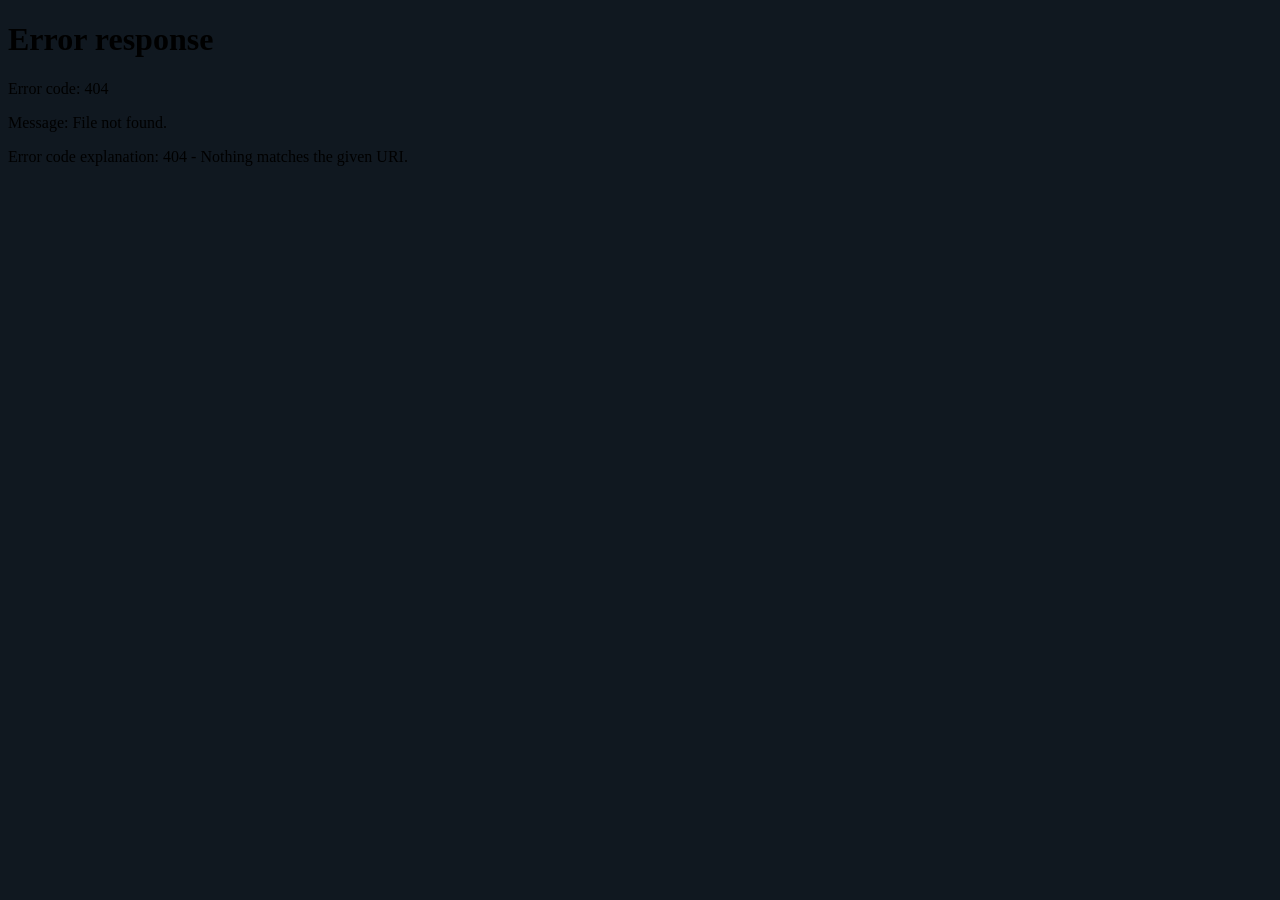
==== commit 71a165c4: "Make the campus first-person immersive by default" ====
--- a/index.html
+++ b/index.html
@@ -1,59 +1,8 @@
 <!doctype html>
-<html lang="en"><head><meta charset="utf-8"><meta name="viewport" content="width=device-width,initial-scale=1"><meta name="theme-color" content="#101a27"><meta name="description" content="Explore Singularity University: learn the Workshop by solving problems, visiting labs, and enrolling in guided courses."><title>Singularity University · A living learning world</title>
+<html lang="en"><head>
+<meta charset="utf-8"><meta name="viewport" content="width=device-width,initial-scale=1,maximum-scale=1,user-scalable=no">
+<meta name="theme-color" content="#101820"><meta name="description" content="Walk into Singularity University. Explore its campus and learn by moving through living Workshop spaces.">
+<title>Singularity University · Enter the campus</title>
 <style>
-:root{color-scheme:dark;--ink:#f4f1e7;--muted:#b3c1bc;--bg:#101a27;--panel:#1a2932;--line:#40534f;--mint:#9be4ae;--gold:#ffd277;--blue:#8bd6f0;--coral:#ff9878;--max:1380px}
-*{box-sizing:border-box}html{scroll-behavior:smooth}body{margin:0;background:radial-gradient(ellipse at 13% 0,#273a4a 0,transparent 38rem),var(--bg);color:var(--ink);font:16px/1.55 system-ui,"Segoe UI",sans-serif}a{color:var(--blue);text-underline-offset:3px}button{font:inherit;color:inherit}button:focus-visible,a:focus-visible{outline:3px solid var(--gold);outline-offset:3px}.shell{width:min(calc(100% - 36px),var(--max));margin:auto}.mast{display:flex;align-items:center;justify-content:space-between;gap:15px;padding:15px 0;border-bottom:1px solid #fff2}.brand{display:flex;align-items:center;gap:12px;color:var(--ink);text-decoration:none;font-weight:850;letter-spacing:-.03em}.crest{width:40px;height:40px;display:grid;place-items:center;border-radius:12px;background:linear-gradient(145deg,#82d99b,#f4cb70);color:#17241d;font-size:1.25rem}.nav{display:flex;gap:18px;flex-wrap:wrap}.nav a{color:var(--muted);text-decoration:none;font-size:.9rem}.top-actions{display:flex;gap:8px}.pill,.btn{border:1px solid var(--line);border-radius:999px;background:#1c2c35;color:var(--ink);padding:9px 14px;cursor:pointer;text-decoration:none;font-weight:750}.btn.primary{background:var(--mint);border-color:var(--mint);color:#13261b}.btn:hover,.pill:hover{border-color:var(--gold);transform:translateY(-1px)}.hero{padding:44px 0 24px;display:grid;grid-template-columns:1fr auto;align-items:end;gap:22px}.eyebrow{color:var(--mint);text-transform:uppercase;letter-spacing:.17em;font-size:.72rem;font-weight:900}.hero h1{font-size:clamp(2.7rem,6vw,5.2rem);line-height:.94;letter-spacing:-.07em;margin:.23em 0}.hero p{max-width:70ch;color:var(--muted);margin:.5em 0 0;font-size:1.05rem}.hero-side{display:flex;gap:9px;flex-wrap:wrap;justify-content:end}.world{border:1px solid #75857966;border-radius:26px;overflow:hidden;background:#17252a;box-shadow:0 26px 80px #0005}.worldbar{padding:12px 16px;background:#1b2a31;display:flex;justify-content:space-between;gap:10px;align-items:center}.worldbar strong{font-size:.94rem}.worldbar span{color:var(--muted);font-size:.8rem}.map-wrap{position:relative;background:#10221f;min-height:360px}.map-wrap img{display:block;width:100%;height:auto;min-height:360px;object-fit:cover}.map-hud{position:absolute;top:12px;left:12px;display:flex;gap:7px;flex-wrap:wrap}.hud-chip{padding:6px 10px;border-radius:999px;background:#0b1418dd;border:1px solid #fff3;color:#d7e6de;font-size:.74rem;backdrop-filter:blur(8px)}.map-foot{padding:12px 16px;display:flex;justify-content:space-between;gap:12px;align-items:center;background:#17252a}.map-foot p{margin:0;color:var(--muted);font-size:.82rem}.map-foot strong{color:var(--gold)}.activity{display:grid;grid-template-columns:1.2fr .8fr;gap:14px;margin-top:14px}.box{border:1px solid var(--line);border-radius:20px;background:linear-gradient(145deg,#21323a,#18252f);padding:18px}.box h2,.section h2{font-size:1.3rem;margin:0 0 8px;letter-spacing:-.03em}.feed{display:grid;gap:8px}.event{display:grid;grid-template-columns:auto 1fr auto;gap:10px;align-items:center;padding:9px 10px;border-radius:12px;background:#101c24aa;color:#d6e0d9;font-size:.86rem}.dot{width:9px;height:9px;border-radius:50%;background:var(--mint);box-shadow:0 0 15px currentColor}.event time{font-variant-numeric:tabular-nums;color:#96aaa0;font-size:.75rem}.schedule{display:flex;align-items:center;justify-content:space-between;gap:10px}.clock{font-size:1.8rem;font-weight:900;letter-spacing:-.06em}.schedule p{color:var(--muted);font-size:.83rem;margin:0}.section{padding:54px 0 0}.section-head{display:flex;justify-content:space-between;align-items:end;gap:20px;margin-bottom:17px}.section-head p{color:var(--muted);margin:0;max-width:58ch}.courses{display:grid;grid-template-columns:repeat(3,1fr);gap:13px}.course{min-height:260px;border:1px solid var(--line);border-radius:22px;background:linear-gradient(150deg,#263a42,#192831);padding:19px;display:flex;flex-direction:column;position:relative;overflow:hidden}.course:after{content:"";position:absolute;width:140px;height:140px;border-radius:50%;right:-58px;top:-65px;background:var(--glow);filter:blur(20px);opacity:.18}.course>*{position:relative;z-index:1}.course-top{display:flex;justify-content:space-between;align-items:center}.icon{font-size:1.5rem}.tag{border:1px solid #ffffff28;color:var(--mint);border-radius:999px;padding:4px 9px;font-size:.69rem;font-weight:800;letter-spacing:.06em;text-transform:uppercase}.course h3{margin:12px 0 5px;font-size:1.25rem;line-height:1.15}.course p{color:var(--muted);font-size:.9rem;margin:0 0 14px}.course-meta{display:flex;gap:8px;flex-wrap:wrap;color:#b7c5bc;font-size:.75rem}.course-actions{display:flex;gap:8px;margin-top:auto;padding-top:18px}.course-actions>*{flex:1;text-align:center}.enrolled{border-color:var(--mint);box-shadow:inset 0 0 0 1px #9be45520}.learning-loop{display:grid;grid-template-columns:repeat(6,1fr);gap:9px}.loop-card{padding:14px;border:1px solid var(--line);border-radius:16px;background:#182730}.loop-card b{color:var(--gold);font-size:.75rem;letter-spacing:.08em}.loop-card strong{display:block;margin-top:9px;line-height:1.15}.loop-card span{display:block;margin-top:6px;color:var(--muted);font-size:.75rem}.boundary{border-left:3px solid var(--gold);padding:13px 16px;background:#ffd27712;color:#d3d4c8;border-radius:0 12px 12px 0;font-size:.86rem}.footer{padding:40px 0 55px;color:#9fb0a8;font-size:.82rem}.footer a{color:var(--mint)}
-.dialog{position:fixed;inset:0;background:#071015d9;display:grid;place-items:center;padding:18px;z-index:9}.dialog[hidden]{display:none}.dialog-card{width:min(560px,100%);border:1px solid var(--line);border-radius:23px;background:#1c2b32;padding:22px;box-shadow:0 25px 80px #0009}.dialog-card h2{margin:0 0 8px}.dialog-card p{color:var(--muted)}.dialog-actions{display:flex;gap:9px;justify-content:flex-end}.toast{position:fixed;bottom:18px;left:50%;transform:translate(-50%,20px);opacity:0;pointer-events:none;background:#e7f4db;color:#17251b;padding:11px 17px;border-radius:999px;font-weight:800;transition:.25s;z-index:12;box-shadow:0 8px 30px #0005}.toast.show{opacity:1;transform:translate(-50%,0)}
-@media(max-width:900px){.courses{grid-template-columns:repeat(2,1fr)}.learning-loop{grid-template-columns:repeat(3,1fr)}.hero{grid-template-columns:1fr}.hero-side{justify-content:start}}@media(max-width:650px){.shell{width:min(calc(100% - 24px),var(--max))}.mast{flex-wrap:wrap}.nav{order:3;width:100%;gap:12px}.top-actions{margin-left:auto}.hero{padding-top:30px}.map-wrap,.map-wrap img{min-height:300px}.activity{grid-template-columns:1fr}.courses{grid-template-columns:1fr}.learning-loop{grid-template-columns:repeat(2,1fr)}.section-head{display:block}.map-foot{align-items:start;flex-direction:column}}@media(prefers-reduced-motion:reduce){*,*:before,*:after{scroll-behavior:auto!important;transition:none!important;animation:none!important}}
-</style></head>
-<body><div class="shell">
-<header class="mast"><a class="brand" href="#"><span class="crest" aria-hidden="true">SU</span><span>Singularity University<small style="display:block;color:var(--muted);font-size:.68rem;font-weight:650;letter-spacing:.04em">A Workshop learning world</small></span></a><nav class="nav" aria-label="Main navigation"><a href="#world">Explore</a><a href="#courses">Courses</a><a href="#method">How learning works</a><a href="./frontier.html">Frontier Lab</a></nav><div class="top-actions"><button class="pill" id="sound" type="button" aria-pressed="false" title="Toggle campus ambience">♫ <span class="sound-label">Sound off</span></button><a class="btn primary" href="./demo/">Enter FSM Lab ↗</a></div></header>
-<main>
-<section class="hero"><div><div class="eyebrow">Singularity City · University Quarter</div><h1>Learn by living<br>inside the work.</h1><p>Walk into a problem. Find the right lab. Change something, predict what happens, and compare your result with the system. The Workshop is best learned in motion.</p></div><div class="hero-side"><button class="btn" id="city-view" type="button">⌂ City view</button><button class="btn primary" id="campus-view" type="button">Explore campus ↓</button></div></section>
-<section class="world" id="world" aria-label="Interactive campus map"><div class="worldbar"><div><strong id="map-title">Singularity City</strong><br><span id="map-subtitle">A source-linked map of places, paths, and possibility</span></div><button class="pill" id="refresh-map" type="button">⟳ New campus moment</button></div><div class="map-wrap"><img id="map-image" src="./data/city-map.svg" alt="Block-built map of Singularity City generated from the WebPage catalog"><div class="map-hud"><span class="hud-chip" id="place-count">Loading places…</span><span class="hud-chip">● classes underway</span><span class="hud-chip">◈ student activity</span></div></div><div class="map-foot"><p id="map-caption"><strong>University Quarter</strong> is a future district in the WebPage city catalog. This learning campus uses its actual place catalogs as a playful, browser-local prototype.</p><button class="btn primary" id="enter-quarter" type="button">Enter University Quarter →</button></div></section>
-<section class="activity" aria-label="Campus life"><div class="box"><h2>Happening around campus</h2><div class="feed" id="activity-feed" aria-live="polite"></div></div><div class="box"><div class="schedule"><div><div class="eyebrow">Campus clock</div><div class="clock" id="campus-clock">08:30</div><p id="schedule-note">First bell · students are finding their labs</p></div><button class="btn" id="advance" type="button">Advance day ↗</button></div><p style="margin:13px 0 0;color:var(--muted);font-size:.78rem">A small local schedule simulation. Your course choices stay in this browser session.</p></div></section>
-<section class="section" id="courses"><div class="section-head"><div><div class="eyebrow">Find a learning plan</div><h2>Pick a problem. Join a lab.</h2></div><p>Each course is a guided build: a concrete goal, a Workshop tool in action, a visible result, and a checkpoint that tells you what the result proves.</p></div><div class="courses" id="course-list">
-<article class="course" data-course="fsm-userio" style="--glow:#9be4ae"><div class="course-top"><span class="icon">🧭</span><span class="tag">Behavior & interaction</span></div><h3>Make a click mean something</h3><p>Shape a user choice as intent, let FSM_UserIO carry meaning across the boundary, then let FSM_API decide what the system may do.</p><div class="course-meta"><span>⌂ NPC Studio</span><span>◷ 25 min</span><span>Hands-on</span></div><div class="course-actions"><a class="btn" href="./demo/">Preview lab</a><button class="btn primary enroll" type="button">Enroll</button></div></article>
-<article class="course" data-course="visualize" style="--glow:#8bd6f0"><div class="course-top"><span class="icon">🧱</span><span class="tag">Visual systems</span></div><h3>Build a world from a model</h3><p>Turn structured place data into a colorful map with Visualize. Follow the source catalog, adjust the scene, and see what changed.</p><div class="course-meta"><span>⌂ Image Workshop</span><span>◷ 30 min</span><span>Build & inspect</span></div><div class="course-actions"><a class="btn" href="https://github.com/TrentBest/TheSingularityWorkshop.Visualize">Source tour ↗</a><button class="btn primary enroll" type="button">Enroll</button></div></article>
-<article class="course" data-course="composition" style="--glow:#d1a5ff"><div class="course-top"><span class="icon">🧩</span><span class="tag">Composition</span></div><h3>Compose a capability</h3><p>Connect a reusable capability through clear contracts. Learn where FSM_COS, MicroBundles, and host composition meet.</p><div class="course-meta"><span>⌂ Ontology Mall</span><span>◷ 35 min</span><span>Trace boundaries</span></div><div class="course-actions"><a class="btn" href="https://github.com/TrentBest/TheSingularityWorkshop.FSM_COS">Read source ↗</a><button class="btn primary enroll" type="button">Enroll</button></div></article>
-<article class="course" data-course="physics" style="--glow:#ff9878"><div class="course-top"><span class="icon">🔊</span><span class="tag">Physics & sound</span></div><h3>Hear a reflected path</h3><p>Change source or room parameters, read the committed Physics run record, and connect measured timing to a browser-generated cue.</p><div class="course-meta"><span>⌂ Acoustic Studio</span><span>◷ 20 min</span><span>Evidence led</span></div><div class="course-actions"><a class="btn" href="./docs/TRACE_TO_TRAJECTORY.md">Open lesson</a><button class="btn primary enroll" type="button">Enroll</button></div></article>
-<article class="course" data-course="education" style="--glow:#ffd277"><div class="course-top"><span class="icon">🏫</span><span class="tag">Learning experiences</span></div><h3>Design a student activity</h3><p>Give a learner a place, a goal, and a next question. Study WebPage's education orchestration and city concepts.</p><div class="course-meta"><span>⌂ Singularity Lab</span><span>◷ 30 min</span><span>Design studio</span></div><div class="course-actions"><a class="btn" href="https://github.com/TrentBest/WebPage/tree/development">WebPage source ↗</a><button class="btn primary enroll" type="button">Enroll</button></div></article>
-<article class="course" data-course="debug" style="--glow:#8fd7b6"><div class="course-top"><span class="icon">🕵️</span><span class="tag">Debug & evidence</span></div><h3>Find the first mismatch</h3><p>Follow a value from intent to execution to output. Separate a reproducible signal from a guess about the cause.</p><div class="course-meta"><span>⌂ FSM Workbench</span><span>◷ 25 min</span><span>Trace a run</span></div><div class="course-actions"><a class="btn" href="./docs/DEBUG_A_RESULT.md">Open lesson</a><button class="btn primary enroll" type="button">Enroll</button></div></article>
-</div></section>
-<section class="section" id="method"><div class="section-head"><div><div class="eyebrow">A typical learning day</div><h2>See it. Try it. Explain it.</h2></div><p>The route is short and practical. Follow the steps in order, or jump straight to a lab that solves the problem you already have.</p></div><div class="learning-loop"><div class="loop-card"><b>01 · NOTICE</b><strong>Find the problem</strong><span>Something changes or fails.</span></div><div class="loop-card"><b>02 · MODEL</b><strong>Name the pieces</strong><span>Choose the Workshop concepts.</span></div><div class="loop-card"><b>03 · BUILD</b><strong>Make one change</strong><span>Keep cause and effect visible.</span></div><div class="loop-card"><b>04 · RUN</b><strong>Observe behavior</strong><span>Let the system produce evidence.</span></div><div class="loop-card"><b>05 · INSPECT</b><strong>Visualize the result</strong><span>Find the relevant signal.</span></div><div class="loop-card"><b>06 · EXPLAIN</b><strong>State the limit</strong><span>Say what it proves and what it doesn't.</span></div></div><p class="boundary" style="margin-top:16px"><strong>Blueprint and status:</strong> The WebPage city catalog includes a University Quarter marked as future. Its campus catalog has named Workshop spaces such as FSM Workbench and Acoustic Studio Lab. These maps are regenerated from those catalogs; moving students and the day schedule are a local presentation simulation, not the fully composed Singularity City runtime.</p></section>
-</main><footer class="footer"><strong>Singularity University · TheSingularityWorkshop.Learning</strong><br>Learn by solving a problem, then follow the links to the repositories for implementation details and current capabilities. <a href="https://github.com/TrentBest/TheSingularityWorkshop.Learning">Learning Center source ↗</a> · <a href="https://github.com/TrentBest/WebPage/tree/development">WebPage city source ↗</a> · <a href="./demo/">FSM_API + FSM_UserIO lab ↗</a></footer></div>
-<div class="dialog" id="enroll-dialog" hidden><section class="dialog-card" role="dialog" aria-modal="true" aria-labelledby="dialog-title"><div class="eyebrow">Course registration</div><h2 id="dialog-title">Join this course?</h2><p id="dialog-copy"></p><div class="dialog-actions"><button class="btn" id="cancel-enroll">Keep exploring</button><button class="btn primary" id="confirm-enroll">Enroll for this session</button></div></section></div><div class="toast" id="toast" role="status" aria-live="polite"></div>
-<script>
-(()=> {
-const base="./data/";
-const sessionKey="tsw.fsm-userio.trace.v1";
-const courses=[["fsm-userio","Make a click mean something","NPC Studio"],["visualize","Build a world from a model","Image Workshop"],["composition","Compose a capability","Ontology Mall"],["physics","Hear a reflected path","Acoustic Studio Lab"],["education","Design a student activity","Singularity Laboratory"],["debug","Find the first mismatch","FSM Workbench"]];
-const feedLines=[
-["🧑‍🎓","A team is tracing an intent through the FSM Workbench."],
-["🛠️","Open studio: the Image Workshop is building a scene from place data."],
-["🔔","A class just started in the Acoustic Studio Lab."],
-["🚋","The campus shuttle has arrived at the University Quarter."],
-["💬","A learner asked: “What does this result actually prove?”"],
-["🧪","The Singularity Lab is comparing two different run records."],
-["📚","Study group forming in the Blueprint Library."],
-["🧭","New learners are finding their way from the transit stop."]
-];
-let cityPlaces=[], campusPlaces=[], current="city", day=1, hour=8, minute=30, pending=null;
-const $=s=>document.querySelector(s);
-function emit(name){try{let a=JSON.parse(sessionStorage.getItem(sessionKey)||"[]");if(!Array.isArray(a))a=[];a.push({Name:name,ProtocolId:null});sessionStorage.setItem(sessionKey,JSON.stringify(a.slice(-50)))}catch{}}
-function toast(msg){let el=$("#toast");el.textContent=msg;el.classList.add("show");setTimeout(()=>el.classList.remove("show"),2600)}
-function renderFeed(seed=0){let html="";for(let i=0;i<4;i++){let e=feedLines[(i+seed)%feedLines.length];let t=String((8+i*2+Math.floor(seed/2))%24).padStart(2,"0")+":"+String((10+i*13+seed*7)%60).padStart(2,"0");html+=`<div class="event"><span class="dot" aria-hidden="true"></span><span>${e[0]} ${e[1]}</span><time>${t}</time></div>`}$("#activity-feed").innerHTML=html}
-function setMap(which){current=which;let campus=which==="campus";$("#map-image").src=base+(campus?"campus-map.svg":"city-map.svg");$("#map-image").alt=campus?"Block-built University campus based on WebPage's Singularity Campus Catalog":"Block-built Singularity City with its University Quarter highlighted";$("#map-title").textContent=campus?"Singularity University campus":"Singularity City";$("#map-subtitle").textContent=campus?"Explore the Workshop spaces in the campus catalog":"Find the University Quarter inside the larger city";$("#enter-quarter").textContent=campus?"Back to Singularity City ↗":"Enter University Quarter →";$("#place-count").textContent=(campus?campusPlaces:cityPlaces).length+" catalog places";$("#map-caption").innerHTML=campus?"<strong>Pick a building below</strong> to start a problem-solving course. People and activity are locally simulated.":"<strong>University Quarter</strong> is a future district in the WebPage city catalog. This learning campus uses its actual place catalogs as a playful, browser-local prototype.";emit(campus?"Campus.Enter":"City.Overview");$("#world").scrollIntoView({behavior:"smooth",block:"start"})}
-async function load(){try{const [c,u]=await Promise.all([fetch(base+"city-places.json").then(r=>r.json()),fetch(base+"campus-buildings.json").then(r=>r.json())]);cityPlaces=c;campusPlaces=u;$("#place-count").textContent=c.length+" catalog places"}catch{$("#place-count").textContent="Catalog maps · Pages build"}}
-$("#city-view").onclick=()=>setMap("city");$("#campus-view").onclick=()=>setMap("campus");$("#enter-quarter").onclick=()=>setMap(current==="city"?"campus":"city");
-$("#refresh-map").onclick=()=>{let i=Math.floor(Math.random()*feedLines.length);renderFeed(i);emit("Campus.Activity.Refresh");toast("A new campus moment unfolds.")};
-$("#advance").onclick=()=>{hour=(hour+2)%24;day++;$("#campus-clock").textContent=String(hour).padStart(2,"0")+":"+String(minute).padStart(2,"0");$("#schedule-note").textContent=["Morning labs · the first build is underway","Midday · learners compare their results","Afternoon studio · mentors open the floor","Evening · the library and observatory glow"][day%4];renderFeed(day);emit("Campus.Schedule.Advance");toast("Day "+day+" · the campus keeps moving.");};
-document.querySelectorAll(".enroll").forEach(b=>b.addEventListener("click",()=>{let card=b.closest(".course");let id=card.dataset.course;pending={id,title:card.querySelector("h3").textContent};$("#dialog-title").textContent="Enroll in “"+pending.title+"”?";$("#dialog-copy").textContent="This adds the course to your browser session and sends the choice through the FSM_UserIO intent boundary. No account or persistent registration is created.";$("#enroll-dialog").hidden=false;emit("Course.Enrollment.Intent."+id)}));
-$("#cancel-enroll").onclick=()=>{$("#enroll-dialog").hidden=true;pending=null;emit("Course.Enrollment.Cancel")};
-$("#confirm-enroll").onclick=()=>{if(!pending)return;let selected=document.querySelector('[data-course="'+pending.id+'"]');selected.classList.add("enrolled");selected.querySelector(".enroll").textContent="Enrolled ✓";selected.querySelector(".enroll").disabled=true;selected.querySelector(".enroll").setAttribute("aria-label","Enrolled in "+pending.title);let active=JSON.parse(sessionStorage.getItem("tsw.university.enrolled.v1")||"[]");if(!active.includes(pending.id))active.push(pending.id);sessionStorage.setItem("tsw.university.enrolled.v1",JSON.stringify(active));emit("Course.Enroll."+pending.id);$("#enroll-dialog").hidden=true;toast("Enrolled for this session · opening the FSM_UserIO lab");location.href="./demo/";};
-$("#enroll-dialog").addEventListener("click",e=>{if(e.target.id==="enroll-dialog")$("#cancel-enroll").click()});
-let audio=null,osc=null,gain=null;$("#sound").onclick=async()=>{try{if(!audio){audio=new(window.AudioContext||window.webkitAudioContext)();osc=audio.createOscillator();gain=audio.createGain();osc.type="sine";osc.frequency.value=110;gain.gain.value=0;osc.connect(gain).connect(audio.destination);osc.start()}if(audio.state==="suspended")await audio.resume();let on=$("#sound").getAttribute("aria-pressed")!=="true";gain.gain.setTargetAtTime(on?.012:0,audio.currentTime,.2);$("#sound").setAttribute("aria-pressed",String(on));$(".sound-label").textContent=on?"Sound on":"Sound off";emit(on?"Campus.Audio.Enable":"Campus.Audio.Disable")}catch{toast("Audio is unavailable in this browser.")}};
-document.addEventListener("keydown",e=>{if(e.key==="Escape"&&!$("#enroll-dialog").hidden)$("#cancel-enroll").click()});
-renderFeed();load();
-})();
-</script></body></html>+*{box-sizing:border-box}html,body{width:100%;height:100%;margin:0;overflow:hidden;background:#101820}main{position:fixed;inset:0;background:#101820}iframe{width:100%;height:100%;border:0;display:block;background:#101820}noscript{position:absolute;inset:0;display:grid;place-items:center;color:#f3f1e7;font:1rem system-ui;background:#101820}
+</style></head><body><main aria-label="First-person Singularity University campus"><iframe src="./demo/?experience=campus" title="Explore the Singularity University campus in first person" allow="fullscreen; gamepad"></iframe><noscript>This campus experience needs JavaScript enabled.</noscript></main></body></html>
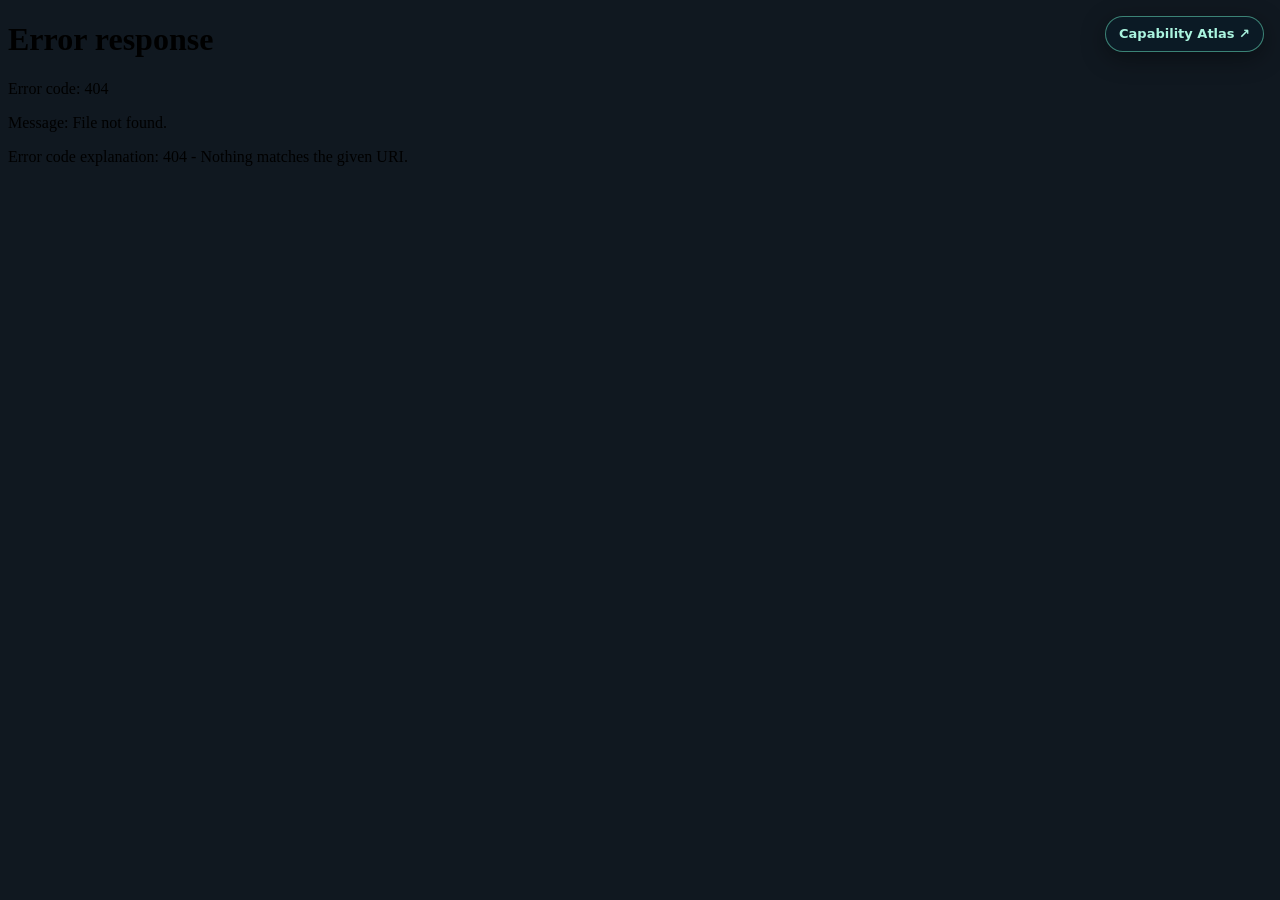
==== commit 9500949e: "Expose Capability Atlas from campus landing page" ====
--- a/index.html
+++ b/index.html
@@ -4,5 +4,5 @@
 <meta name="theme-color" content="#101820"><meta name="description" content="Walk into Singularity University. Explore its campus and learn by moving through living Workshop spaces.">
 <title>Singularity University · Enter the campus</title>
 <style>
-*{box-sizing:border-box}html,body{width:100%;height:100%;margin:0;overflow:hidden;background:#101820}main{position:fixed;inset:0;background:#101820}iframe{width:100%;height:100%;border:0;display:block;background:#101820}noscript{position:absolute;inset:0;display:grid;place-items:center;color:#f3f1e7;font:1rem system-ui;background:#101820}
-</style></head><body><main aria-label="First-person Singularity University campus"><iframe src="./demo/?experience=campus" title="Explore the Singularity University campus in first person" allow="fullscreen; gamepad"></iframe><noscript>This campus experience needs JavaScript enabled.</noscript></main></body></html>+*{box-sizing:border-box}html,body{width:100%;height:100%;margin:0;overflow:hidden;background:#101820}main{position:fixed;inset:0;background:#101820}iframe{width:100%;height:100%;border:0;display:block;background:#101820}noscript{position:absolute;inset:0;display:grid;place-items:center;color:#f3f1e7;font:1rem system-ui;background:#101820}.atlas-link{position:fixed;z-index:10;top:16px;right:16px;padding:9px 13px;border:1px solid #66e0be88;border-radius:999px;background:#0b1b26e8;color:#aaf4df;text-decoration:none;font:700 13px/1.2 system-ui;box-shadow:0 6px 24px #0006}.atlas-link:hover{background:#164337;color:#fff}
+</style></head><body><main aria-label="First-person Singularity University campus"><iframe src="./demo/?experience=campus" title="Explore the Singularity University campus in first person" allow="fullscreen; gamepad"></iframe><noscript>This campus experience needs JavaScript enabled.</noscript></main><a class="atlas-link" href="./capabilities.html">Capability Atlas ↗</a></body></html>
